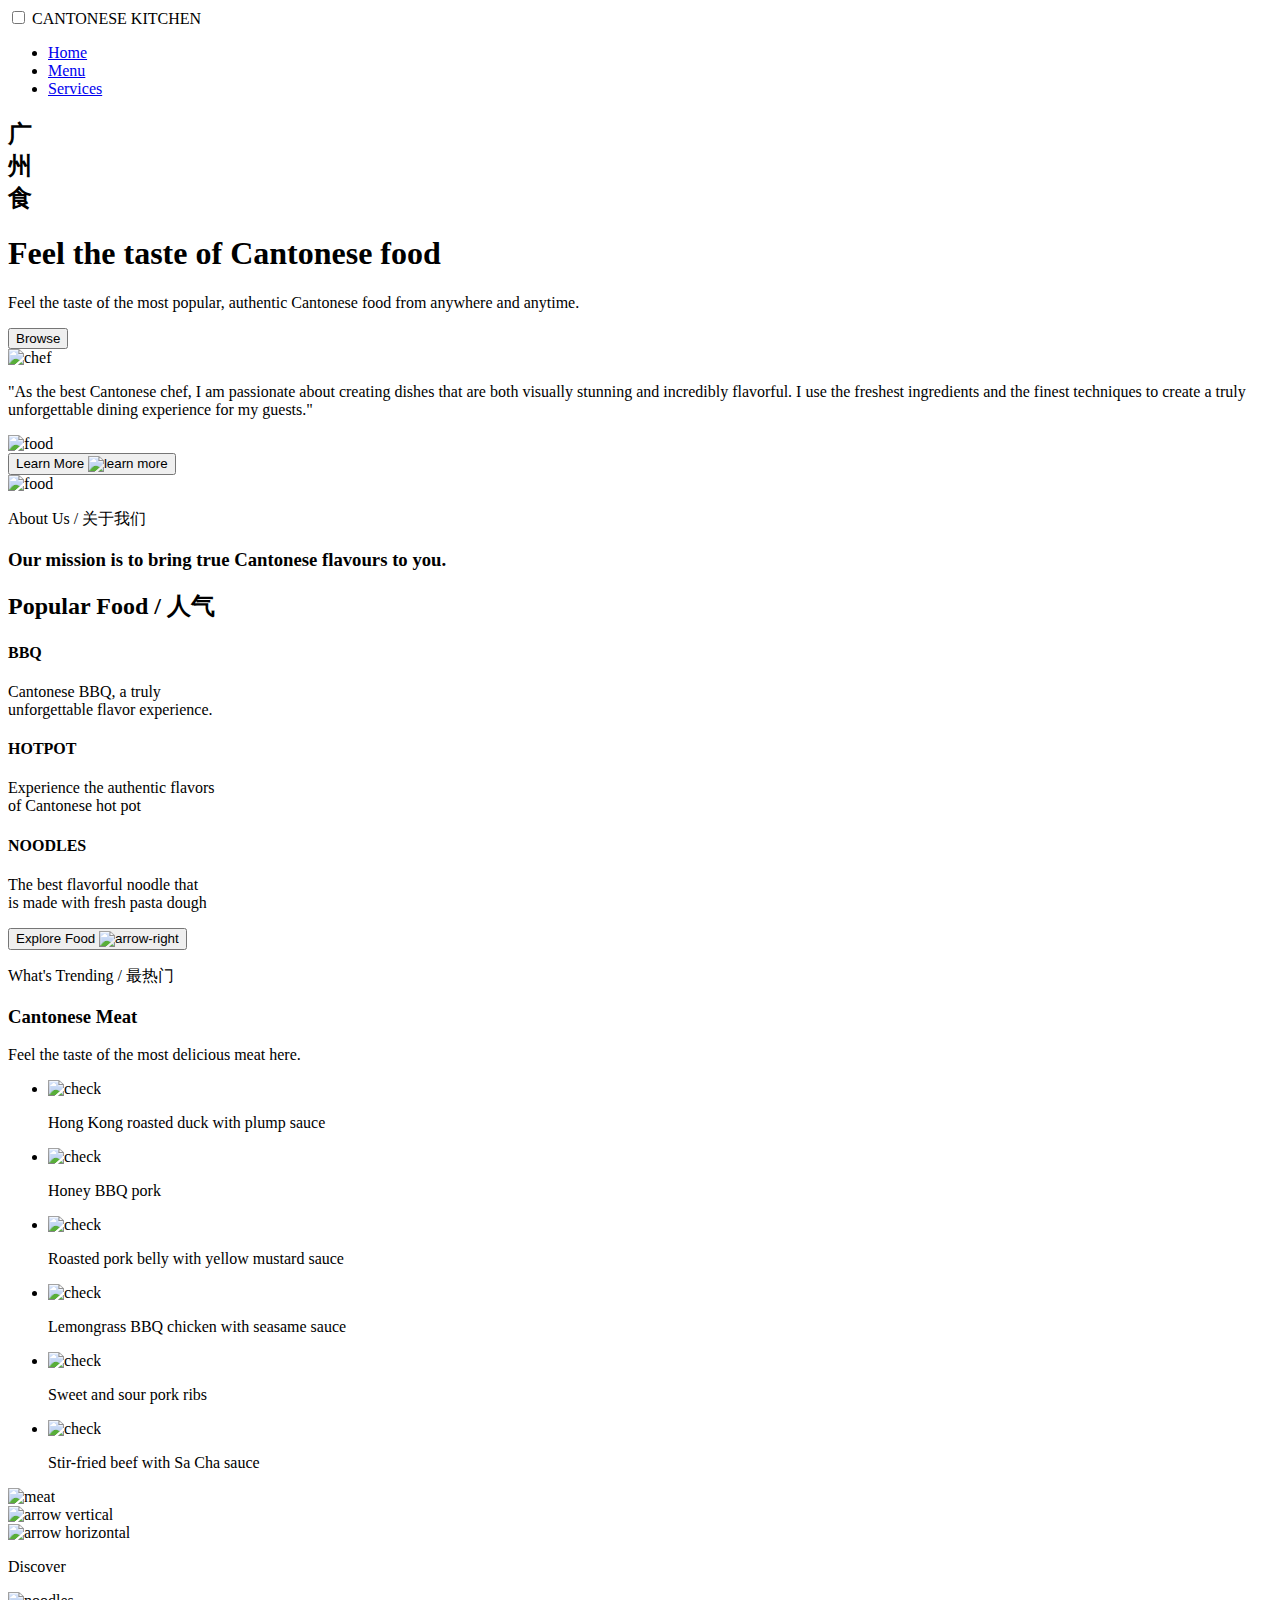
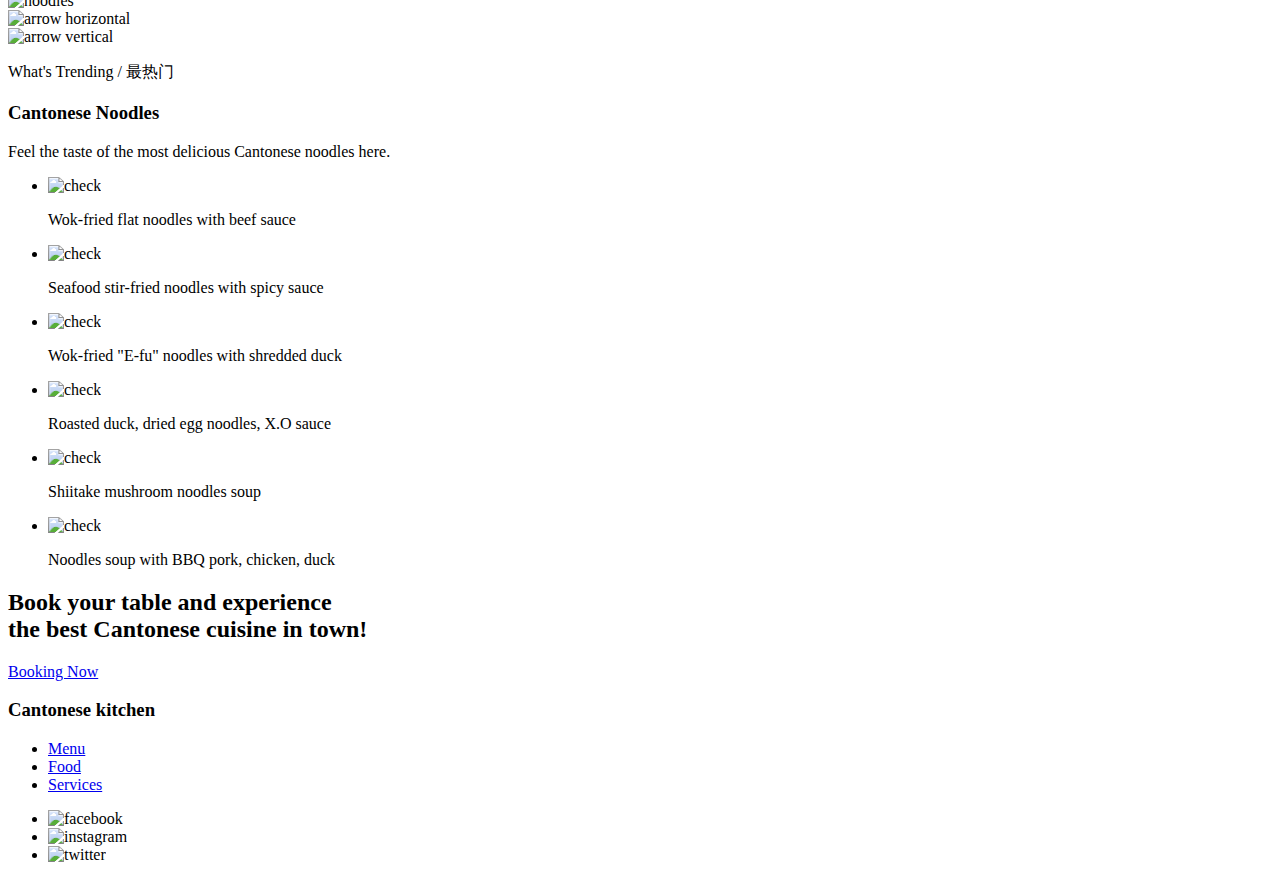
==== index.html @ da772a9a "Add files via upload" ====
<!DOCTYPE html>
<html lang="en">
<head>
    <meta charset="UTF-8">
    <meta http-equiv="X-UA-Compatible" content="IE=edge">
    <meta name="viewport" content="width=device-width, initial-scale=1.0">
    <link rel="stylesheet" href="css/style.css">
    <link rel="stylesheet" href="css/style-mobile.css">
    <link rel="stylesheet" href="https://use.fontawesome.com/releases/v5.8.1/css/all.css" 
    integrity="sha384-50oBUHEmvpQ+1lW4y57PTFmhCaXp0ML5d60M1M7uH2+nqUivzIebhndOJK28anvf" crossorigin="anonymous">
    <title>Home</title>
</head>
<body>
    <div class="header">
        <nav class="header__nav">
            <input type="checkbox" id="header__nav__check">
            <label for="header__nav__check" class="checkbtn">
                <i class="fas fa-bars"></i>
            </label>
            <label class="header__nav__logo">CANTONESE KITCHEN</label>
            <ul>
                <li><a class="active" href="#">Home</a></li>
                <li><a href="#">Menu</a></li> 
                <li><a href="#">Services</a></li>
            </ul>
        </nav>
    </div>

    <div class="hero">
        <div class="hero__image">
          <h2>
            广 <br />
            州 <br />
            食
          </h2>
          <div class="hero__image__overlay"></div>
        </div>
  
        <div class="hero__content">
            <div class="hero__content__info">
                <h1>Feel the taste of Cantonese food</h1>
                <p>Feel the taste of the most popular, authentic Cantonese food from anywhere and anytime.</p>
    
                <div class="hero__content__btn">
                    <button class="hero__content__order-btn">Browse</button>
                </div>
            </div>
  
            <div class="hero__content__chef">
                <div class="hero__content__quote">
                    <img src="" alt="chef" />
                    <p>"As the best Cantonese chef, I am passionate about creating dishes that are both visually stunning and incredibly flavorful. I use the freshest ingredients and the finest techniques to create a truly unforgettable dining experience for my guests."</p>
                </div>
            </div>
        </div>
    </div>

    <div class="about__us" id="about__us">
        <div class="about__us__image">
            <div class="about__us__image-food">
                <img src="assets/menu/Noodles.png" alt="food"/>
            </div>
  
            <button class="about__us__btn">
                Learn More
                <img src="assets/arrow-up-right.svg" alt="learn more" />
            </button>
  
            <div class="about__us__image-food">
                <img src="assets/menu/Meat.png" alt="food"/>
            </div>
        </div>

        <div class="about__us__content"  data-aos="fade-left">
            <p class="food__subtitle">About Us / 关于我们</p>
            <h3 class="food__title">Our mission is to bring true Cantonese flavours to you.</h3>
            <p class="food__description">
            </p>
        </div>
    </div>
    
    <div class="popular__foods" id="menu">
        <h2 class="popular__foods__title">Popular Food / 人气</h2>
  
        <div class="popular__foods__catalogue">
          
            <article class="popular__foods__card">
                <h4 class="popular__foods__card-title">BBQ</h4>
                <p>Cantonese BBQ, a truly<br>
                unforgettable flavor experience.</p>
            </article>
  
            <article class="popular__foods__card">
                <h4 class="popular__foods__card-title">HOTPOT</h4>
                <p>Experience the authentic flavors<br>
                of Cantonese hot pot<br>

            </article>
  
            <article class="popular__foods__card">
                <h4 class="popular__foods__card-title">NOODLES</h4>
                <p>The best flavorful noodle that<br>
                    is made with fresh pasta dough</p>
            </article>
  
        </div>
  
        <button class="popular__foods__btn">
            Explore Food
            <img src="assets/arrow-right.svg"  alt="arrow-right" />
        </button>
    </div>

    <div class="trending" id="food">
        <div class="trending__meat">
            <div class="trending__content">
                <p class="trending__subtitle">What's Trending / 最热门</p>
                <h3 class="trending__title">Cantonese Meat</h3>
                <p class="trending__description">Feel the taste of the most delicious meat here.</p>
        
                <ul class="trending__list flex-between">
                    <li>
                        <div class="trending__icon flex-center">
                            <img src="assets/check.svg" alt="check" />
                        </div>
                        <p>Hong Kong roasted duck with plump sauce</p>
                    </li>
                    <li>
                        <div class="trending__icon flex-center">
                            <img src="assets/check.svg" alt="check" />
                        </div>
                        <p>Honey BBQ pork</p>
                    </li>
                    <li>
                        <div class="trending__icon flex-center">
                            <img src="assets/check.svg" alt="check" />
                        </div>
                        <p>Roasted pork belly with yellow mustard sauce</p>
                    </li>
                    <li>
                        <div class="trending__icon flex-center">
                            <img src="assets/check.svg" alt="check" />
                        </div>
                        <p>Lemongrass BBQ chicken with seasame sauce</p>
                    </li>
                    <li>
                        <div class="trending__icon flex-center">
                            <img src="assets/check.svg" alt="check" />
                        </div>
                        <p>Sweet and sour pork ribs</p>
                    </li>
                    <li>
                        <div class="trending__icon flex-center">
                            <img src="assets/check.svg" alt="check" />
                        </div>
                        <p>Stir-fried beef with Sa Cha sauce</p>
                    </li>
                </ul>
            </div>
    
            <div class="trending__image flex-center">
                <img src="assets/menu/Meat.png" alt="meat"/>
        
                <div class="trending__arrow trending__arrow-left">
                    <img src="assets/arrow-vertical.svg" alt="arrow vertical" />
                </div>
        
                <div class="trending__arrow trending__arrow-bottom">
                    <img src="assets/arrow-horizontal.svg" alt="arrow horizontal" />
                </div>
            </div>
  
        </div>
  
        <div class="trending__discover">
            <p>Discover</p>
        </div>
  
        <div class="trending__noodles">
            <div class="trending__image flex-center">
                <img src="assets/menu/Noodles.png" alt="noodles" />
        
                <div class="trending__arrow trending__arrow-top">
                    <img src="assets/arrow-horizontal.svg" alt="arrow horizontal" />
                </div>
        
                <div class="trending__arrow trending__arrow-right">
                    <img src="assets/arrow-vertical.svg" alt="arrow vertical" />
                </div>
            </div>
  
            <div class="trending__content">
                <p class="trending__subtitle">What's Trending / 最热门</p>
                <h3 class="trending__title">Cantonese Noodles</h3>
                <p class="trending__description">Feel the taste of the most delicious Cantonese noodles here.</p>
        
                <ul class="trending__list flex-between">
                    <li>
                        <div class="trending__icon flex-center">
                            <img src="assets/check.svg" alt="check" />
                        </div>
                        <p>Wok-fried flat noodles with beef sauce</p>
                    </li>
                    <li>
                        <div class="trending__icon flex-center">
                            <img src="assets/check.svg" alt="check" />
                        </div>
                        <p>Seafood stir-fried noodles with spicy sauce</p>
                    </li>
                    <li>
                        <div class="trending__icon flex-center">
                            <img src="assets/check.svg" alt="check" />
                        </div>
                        <p>Wok-fried "E-fu" noodles with shredded duck</p>
                    </li>
                    <li>
                        <div class="trending__icon flex-center">
                            <img src="assets/check.svg" alt="check" />
                        </div>
                        <p>Roasted duck, dried egg noodles, X.O sauce</p>
                    </li>
                    <li>
                        <div class="trending__icon flex-center">
                            <img src="assets/check.svg" alt="check" />
                        </div>
                        <p>Shiitake mushroom noodles soup</p>
                    </li>
                    <li>
                        <div class="trending__icon flex-center">
                            <img src="assets/check.svg" alt="check" />
                        </div>
                        <p>Noodles soup with BBQ pork, chicken, duck</p>
                    </li>
                </ul>
            </div>
        </div>
    </div>

    <div class="booking flex-center" id="services">
        <h2>
            Book your table and experience<br />
            the best Cantonese cuisine in town!
        </h2>
  
        <div class="booking__form">
            <a href="#"><span></span><span></span><span></span><span></span>Booking Now</a>
        </div>
    </div>

    <div class="footer flex-between">
        <h3 class="footer__logo">
            <span>Cantonese</span> kitchen
        </h3>
  
        <ul class="footer__nav">
            <li><a href="#menu">Menu</a></li>
            <li><a href="#food">Food</a></li>
            <li><a href="#services">Services</a></li>
        </ul>
  
        <ul class="footer__social">
            <li class="flex-center">
                <img src="assets/facebook.svg" alt="facebook" />
            </li>
            <li class="flex-center">
                <img src="assets/instagram.svg" alt="instagram" />
            </li>
            <li class="flex-center">
                <img src="assets/twitter.svg" alt="twitter" />
            </li>
        </ul>
    </div>
</body>
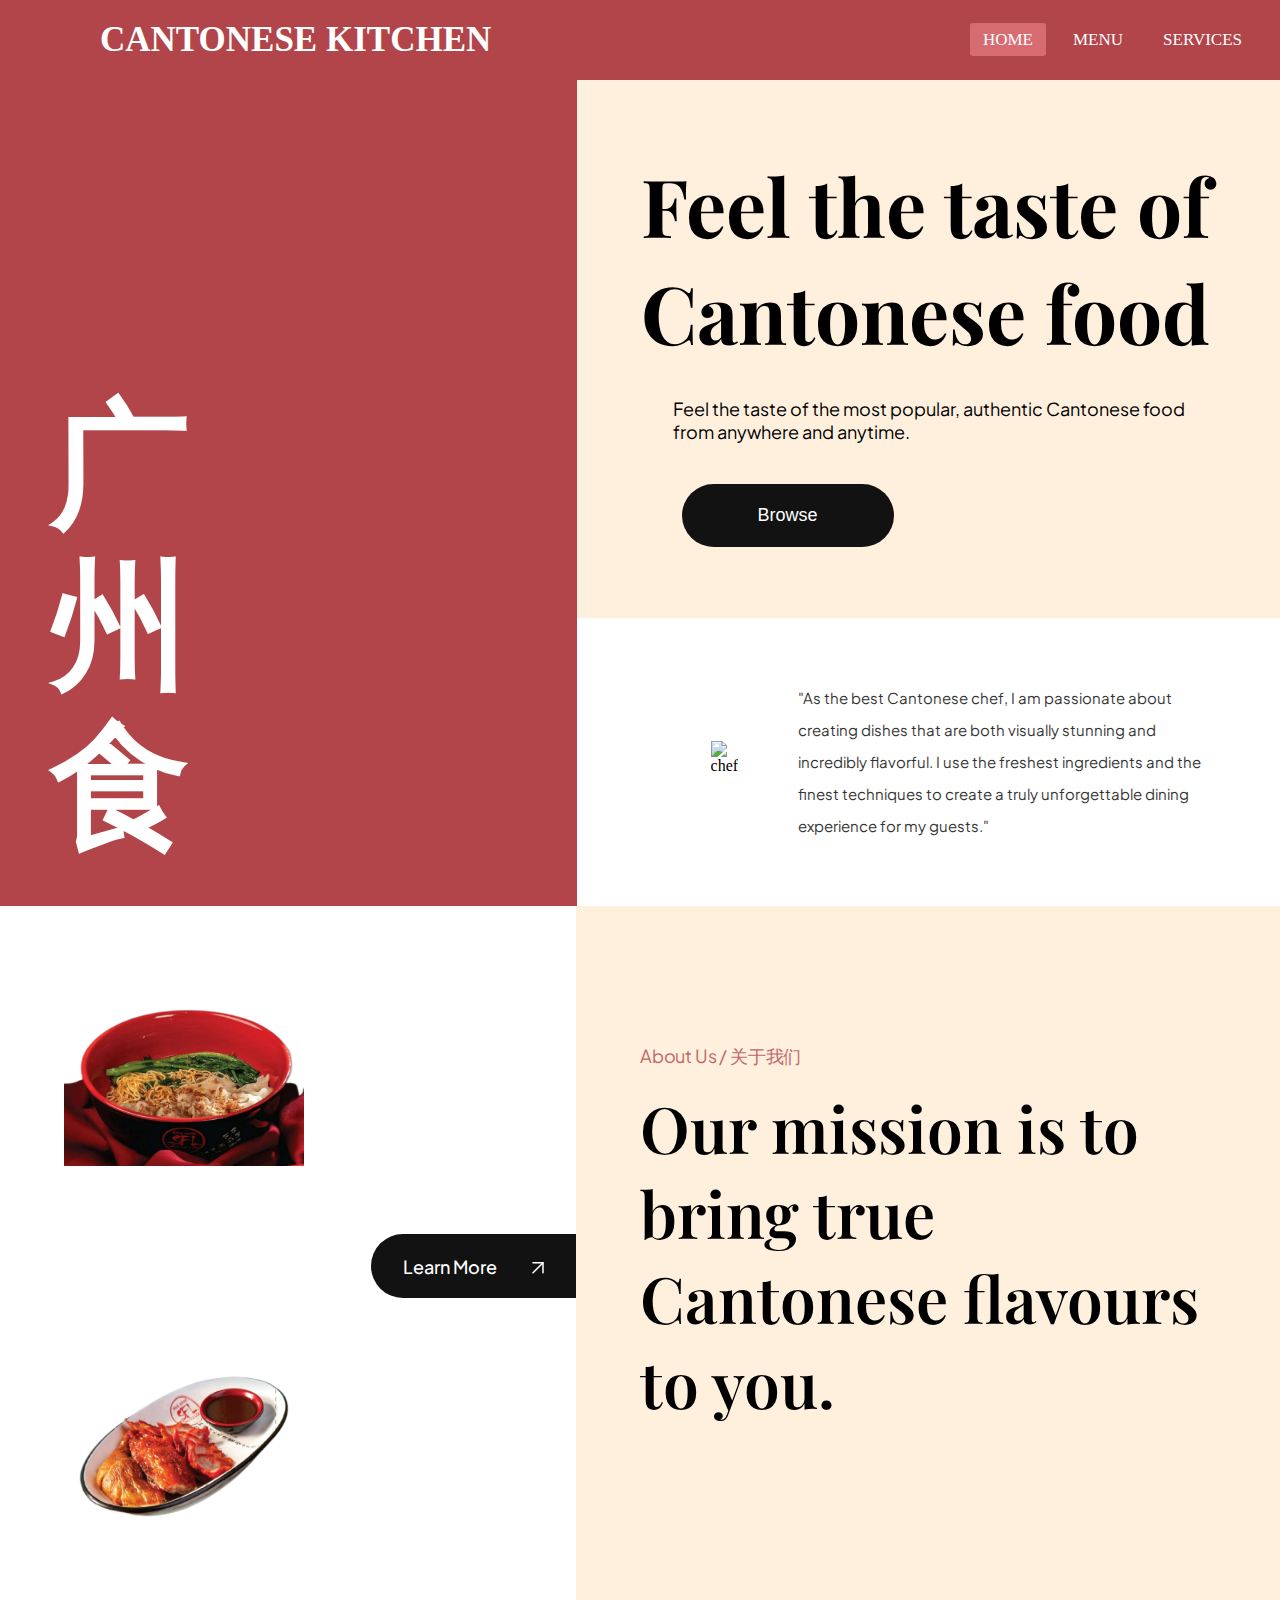
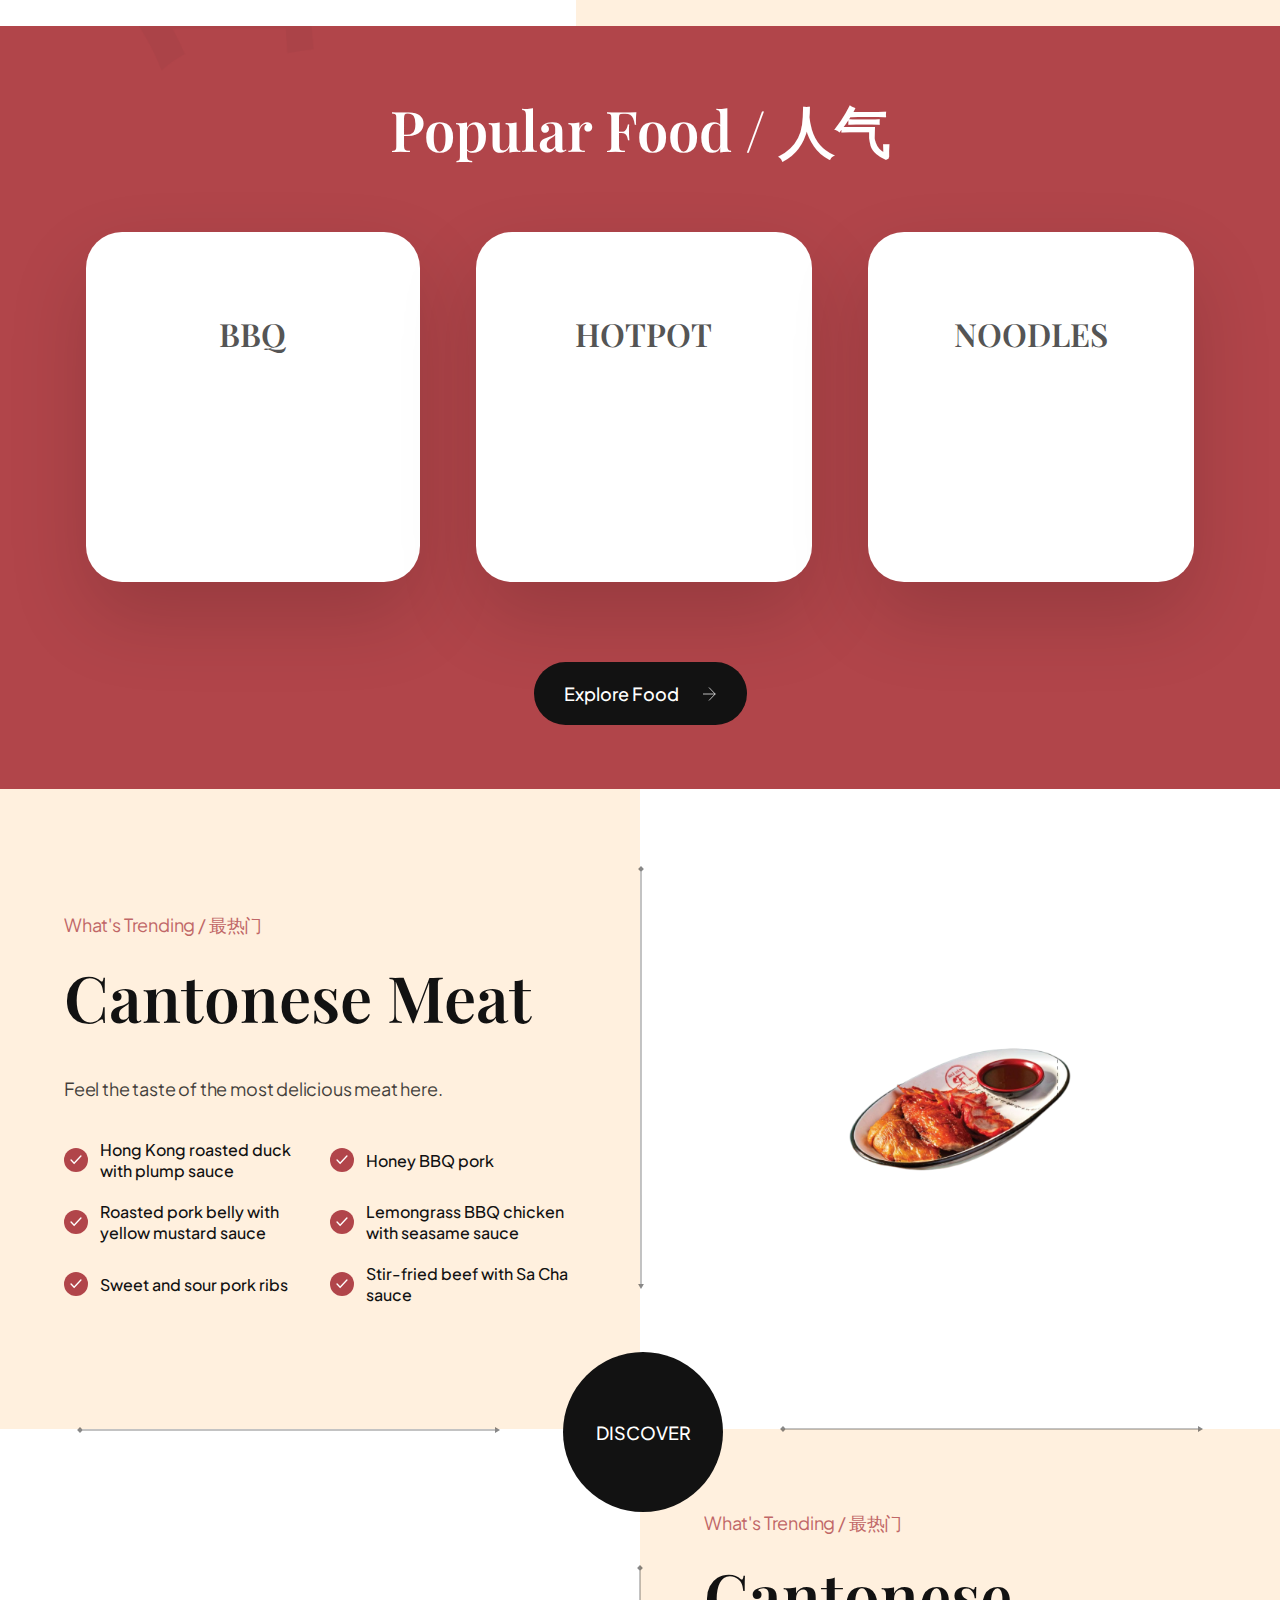
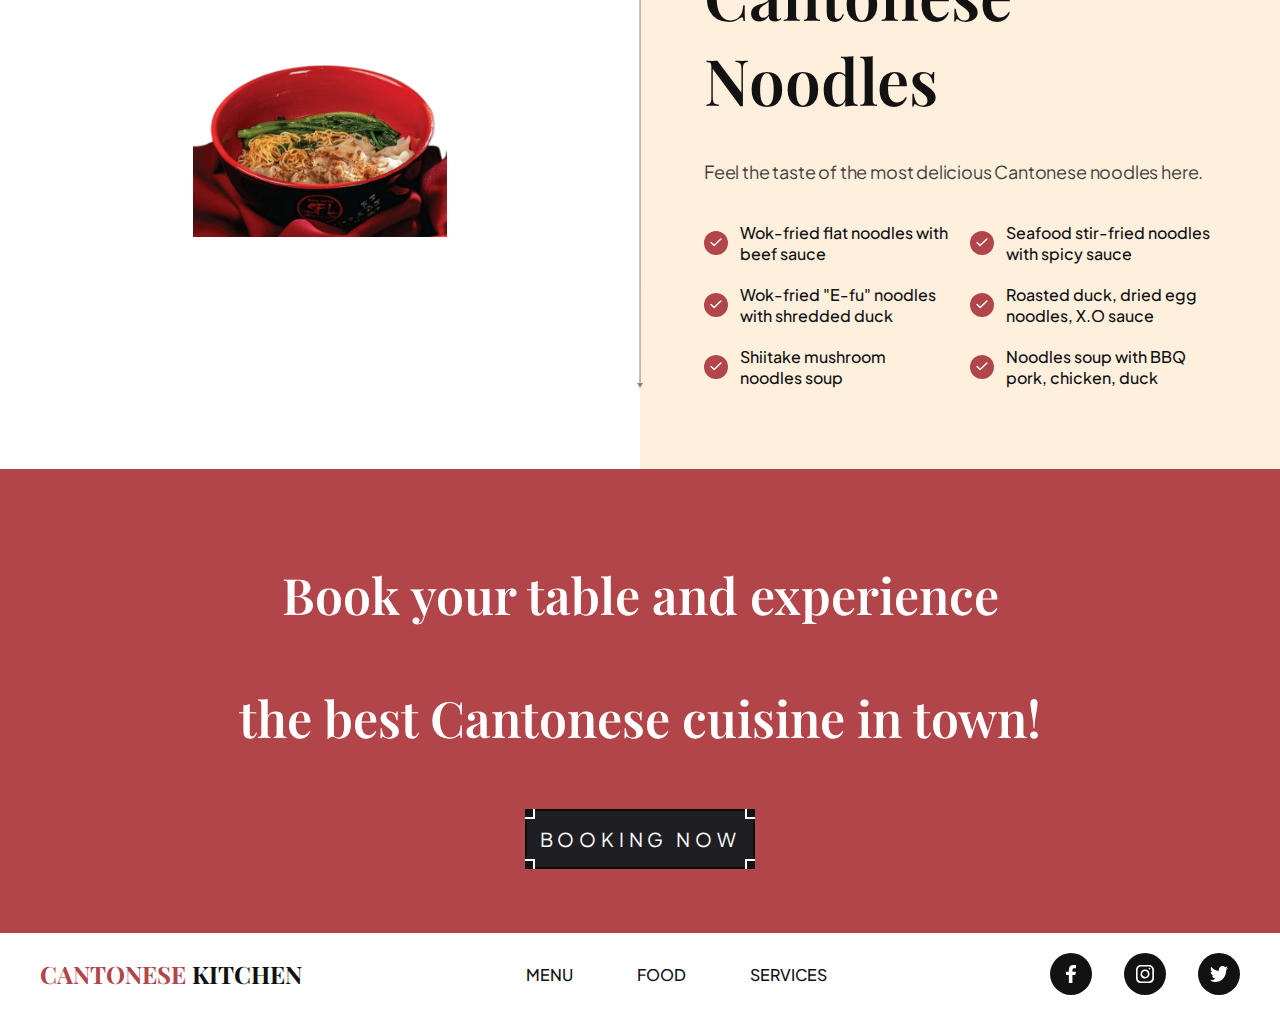
==== commit 93532c43: "Update index.html" ====
--- a/index.html
+++ b/index.html
@@ -19,9 +19,9 @@
             </label>
             <label class="header__nav__logo">CANTONESE KITCHEN</label>
             <ul>
-                <li><a class="active" href="#">Home</a></li>
-                <li><a href="#">Menu</a></li> 
-                <li><a href="#">Services</a></li>
+                <li><a class="active" href="https://politruk03.github.io/cantonese-kitchen/">Home</a></li>
+                <li><a href="https://politruk03.github.io/cantonese-kitchen/menu">Menu</a></li> 
+                <li><a href="https://politruk03.github.io/cantonese-kitchen/booking">Services</a></li>
             </ul>
         </nav>
     </div>
@@ -243,7 +243,7 @@
         </h2>
   
         <div class="booking__form">
-            <a href="#"><span></span><span></span><span></span><span></span>Booking Now</a>
+            <a href="https://politruk03.github.io/cantonese-kitchen/booking"><span></span><span></span><span></span><span></span>Booking Now</a>
         </div>
     </div>
 
@@ -270,4 +270,4 @@
             </li>
         </ul>
     </div>
-</body>+</body>
--- a/css/style.css
+++ b/css/style.css
@@ -0,0 +1,1058 @@
+/* The fonts used across all files */
+@import url("https://fonts.googleapis.com/css2?family=Playfair+Display:wght@400;500;600;700;800;900&display=swap");
+@import url("https://fonts.googleapis.com/css2?family=Plus+Jakarta+Sans:wght@200;300;400;500;600;700;800&display=swap");
+
+/* CSS variables for reusablity across all files */
+:root {
+    --playfair-display: "Playfair Display", serif;
+    --plus-jakarta-sans: "Plus Jakarta Sans", sans-serif;
+  
+    --color-red: #b1454a;
+    --color-black: #121212;
+    --color-white: #fff;
+    --color-creamson: #fff0de;
+  
+    --black-200: #020202;
+    --black-300: #333333;
+    --black-400: #1f1e31;
+    --black-500: #555555;
+    --gray-100: #888888;
+  }
+
+* {
+    margin: 0;
+    padding: 0;
+
+    text-decoration: none;
+    list-style: none;
+    box-sizing: border-box;
+    scroll-behavior: smooth;
+}
+
+body {
+    max-width: 1280px;
+    margin: 0 auto;
+    background-color: var(--color-creamson);
+}
+
+a {
+    text-decoration: none;
+    color: inherit;
+}
+
+.flex-center {
+    display: flex;
+    justify-content: center;
+    align-items: center;
+}
+
+.flex-between {
+    display: flex;
+    justify-content: space-between;
+    align-items: center;
+}
+
+/* Hide scrollbar for Chrome, Safari and Opera */
+.sushi__hide-scrollbar::-webkit-scrollbar {
+    display: none;
+}
+  
+/* Hide scrollbar for IE, Edge and Firefox */
+.sushi__hide-scrollbar {
+    -ms-overflow-style: none; /* IE and Edge */
+    scrollbar-width: none; /* Firefox */
+}
+
+/** The animations, they were brought up here at the end of the creation of this CSS styling **/
+/* START: CSS animation 1 */
+.popular__foods__card {
+    padding: 38px;
+    min-width: 300px;
+    height: 350px;
+    display: flex;
+    justify-content: flex-start;
+    align-items: center;
+    flex-direction: column;
+    border-radius: 36px;
+    background: #fff;
+    border: 1px solid rgba(255, 255, 255, 0.2);
+    box-shadow: 0 35px 80px rgba(0,0,0,0.15);
+    transition: 0.5s;
+}
+  
+.popular__foods__card-image {   /* This is the alternative code for if we import images on cards */
+    width: 214px;
+    height: 160px;
+    object-fit: contain;
+    transition: 0.5s;
+}
+  
+.popular__foods__card:hover .popular__foods__card-image {   /* Hover effect for images of cards, is this case we don't have, but the code is ready anyway */
+    height: 100px;
+}
+  
+.popular__foods__card-title {
+    margin-top: 47px;
+    font-weight: 600;
+    font-size: 32px;
+    line-height: 32px;
+    font-family: var(--playfair-display);
+    color: var(--black-500);
+    text-align: center;
+    transition: 0.5s;
+}
+
+/* Hover affect for the text in the cards */
+.popular__foods__card:hover .popular__foods__card-title  {
+    font-size: 25px;
+}
+
+.popular__foods__card p {
+    width: 100%;
+    margin-top: 300px;
+    text-align: center;
+    overflow: hidden;
+    flex-wrap: wrap;
+    font-size: 20px;
+    transition: 0.5s;
+}
+
+.popular__foods__card:hover p {
+    margin-top: 15px;
+}
+/* END: CSS animation 1 */
+
+/* START: CSS animation 2 */
+.booking__form a {
+    font-family: var(--plus-jakarta-sans);
+    position: relative;
+    width: 230px;
+    height: 60px;
+    margin-top: 30px;
+    background: #1f1f23;
+    display: flex;
+    justify-content: center;
+    align-items: center;
+    color: #fff;
+    text-decoration: none;
+    text-transform: uppercase;
+    letter-spacing: 0.25em;
+    font-size: 1.2em;
+    outline: none;
+    border: 2px solid #0c0c0c;
+    transition: 1.5s;   /* the transition time is set a little long so it will fit the transition affect of the animation */
+}
+  
+.booking__form a span {
+    position: absolute;
+    width: 10px;
+    height: 10px;
+    transition: 0.5s;
+}
+
+/* Designing of 4 spans, which is the polines at 4 corner of the button */
+.booking__form a span:nth-child(1) {    /* top-left one */
+    top: -2px;
+    left: -2px;
+    background: var(--color-black);
+    border-bottom: 2px solid var(--color-white);
+    border-right: 2px solid var(--color-white);
+    transition-delay: 0s;
+}
+  
+.booking__form a span:nth-child(2) {    /* top-right one */
+    top: -2px;
+    right: -2px;
+    background: var(--color-black);
+    transform: rotate(90deg);
+    border-bottom: 2px solid var(--color-white);
+    border-right: 2px solid var(--color-white);
+    transition-delay: 0.25s;
+}
+  
+.booking__form a span:nth-child(3) {    /* bottom-right one */
+    bottom: -2px;
+    right: -2px;
+    background: var(--color-black);
+    transform: rotate(180deg);
+    border-bottom: 2px solid var(--color-white);
+    border-right: 2px solid var(--color-white);
+    transition-delay: 0.5s;
+}
+  
+.booking__form a span:nth-child(4) {    /* bottm left one */
+    bottom: -2px;
+    left: -2px;
+    background: var(--color-black);
+    transform: rotate(270deg);
+    border-bottom: 2px solid var(--color-white);
+    border-right: 2px solid var(--color-white);
+    transition-delay: 0.75s;
+}
+
+
+.booking__form a:hover {
+    background: rgba(0, 0, 0, 0.1);
+}
+
+/* this is the code for the animation, the top-left and botto-right are doing the fill */
+.booking__form a:hover span:nth-child(1) {
+    top: 2px;
+    left: 2px;
+    width: 100%;
+    height: 100%;
+    background: transparent;
+    transition-delay: 0s;
+}
+  
+.booking__form a:hover span:nth-child(2) {
+    top: -9px;
+    right: -9px;
+    background: transparent;
+    transition-delay: 0.25s;
+}
+  
+.booking__form a:hover span:nth-child(3) {
+    bottom: 2px;
+    right: 2px;
+    width: 100%;
+    height: 100%;
+    background: transparent;
+    transition-delay: 0.5s;
+}
+  
+.booking__form a:hover span:nth-child(4) {
+    bottom: -9px;
+    left: -9px;
+    background: transparent;
+    transition-delay: 0.75s;
+}
+/* END: CSS animation 2 */
+
+/* End of animation part */
+
+
+/* START: navigation bar styling */
+.header {
+    position: sticky;
+    top: 0;
+    left: 0;
+    right: 0;
+    z-index: 10;
+    background-color: var(--primary-color);
+}
+
+.header .header__nav {
+    background: var(--color-red);
+    height: 80px;
+    width: 100%;
+}
+
+.header label.header__nav__logo {
+    color: var(--color-white);
+
+    line-height: 80px;
+    padding: 0 100px;
+
+    font-size: 35px;
+    font-weight: bold;
+}
+
+.header .header__nav ul {
+    float: right;
+    margin-right: 20px;
+}
+
+.header .header__nav ul li {
+    display: inline-block;
+    line-height: 80px;
+    margin: 0 5px;
+}
+
+.header .header__nav ul li a {
+    color: var(--color-white);
+    font-size: 17px;
+    padding: 7px 13px;
+    border-radius: 3px;
+    text-transform: uppercase;
+}
+
+.header .header__nav ul li a.active,
+.header .header__nav ul li a:hover {
+    background: #d66c71;
+    transition: 0.5s;
+}
+
+.header .checkbtn {
+    font-size: 30px;
+    color: var(--color-white);
+    float: right;
+    line-height: 80px;
+    margin-right: 40px;
+    cursor: pointer;
+    display: none;
+}
+
+#header__nav__check {
+    display: none;
+}
+/* END: navigation bar styling */
+
+/* START: hero styling */
+.hero {
+    display: flex;
+    min-height: calc(100vh - 74px);
+    overflow: hidden;
+}
+
+.hero__image {
+    flex: 1;
+    display: flex;
+    flex-direction: column;
+  
+    position: relative;
+    z-index: -1;
+}
+
+.hero__image img {
+    width: 120%;
+    height: 100%;
+    object-fit: contain;
+}
+
+.hero__image h2 {
+    position: absolute;
+    bottom: 0;
+    padding: 50px;
+  
+    font-family: var(--playfair-display);
+    font-weight: 700;
+    font-size: 140px;
+    line-height: 160px;
+    color: #fff;
+}
+
+.hero__image__overlay {
+    position: absolute;
+    inset: 0;
+    width: 100%;
+  
+    background-color: var(--color-red);
+    z-index: -1;
+}
+
+.hero__content {
+    flex: 1.22;
+    display: flex;
+    justify-content: space-between;
+    flex-direction: column;
+}
+
+.hero__content__info {
+    padding: 64px;
+    flex: 1;
+    display: flex;
+    justify-content: center;
+    flex-direction: column;
+}
+  
+.hero__content__info h1 {
+    font-size: 80px;
+    font-weight: 600px;
+    font-family: var(--playfair-display);
+    color: var(--secondary-color);
+}
+  
+.hero__content__info p {
+    margin: 32px 0 0 32px;
+  
+    font-family: var(--plus-jakarta-sans);
+    color: var(--secondary-color);
+    font-size: 18px;
+    font-weight: 400;
+}
+
+.hero__content__btn {
+    margin: 41px 0 0 41px;
+  
+    display: flex;
+    flex-wrap: wrap;
+    gap: 36px;
+}
+  
+.hero__content__order-btn {
+    padding: 20px;
+    border-radius: 36px;
+    min-width: 212px;
+    outline: none;
+    border: none;
+    background: var(--color-black);
+  
+    cursor: pointer;
+  
+    color: #fff;
+    font-weight: 500;
+    font-size: 18px;
+    line-height: 23px;
+}
+
+.hero__content__chef {
+    padding: 64px 64px;
+  
+    display: flex;
+    flex-wrap: wrap;
+    gap: 20px;
+  
+    background: var(--color-white)
+}
+
+.hero__content__quote {
+    flex: 1;
+    display: flex;
+    align-items: center;
+    gap: 10px;
+  
+    padding-left: 20px;
+    min-width: 200px;
+}
+  
+.hero__content__quote img {
+    width: 42px;
+    height: 42px;
+    object-fit: contain;
+    margin: 50px;
+}
+  
+.hero__content__quote p {
+    font-size: 15px;
+    font-weight: 400;
+    line-height: 32px;
+    font-family: var(--plus-jakarta-sans);
+    color: var(--secondary-color);
+    opacity: 0.8
+}
+/* END: hero styling */
+
+/* START: about us styling */
+.about__us {
+    display: flex;
+    min-height: 720px;
+    overflow: hidden;
+}
+  
+.about__us__image {
+    flex: 1;
+    display: flex;
+    flex-direction: column;
+    justify-content: center;
+  
+    background: var(--color-white);
+  
+    position: relative;
+}
+  
+.about__us__image div {
+    padding: 32px 64px;
+  
+    flex: 1;
+    display: flex;
+    align-items: center;
+  
+    background-position: center;
+    background-repeat: no-repeat;
+    background-size: contain;
+}
+  
+.about__us__image-food img {
+    width: 240px;
+    height: 160px;
+}
+  
+.about__us__btn {
+    position: absolute;
+    right: 0;
+  
+    padding: 12px 32px;
+    min-height: 64px;
+  
+    background: var(--color-black);
+    border-radius: 32px 0 0 32px;
+    border: 0;
+    outline: 0;
+  
+    color: #fff;
+    font-family: var(--plus-jakarta-sans);
+    font-weight: 500;
+    font-size: 18px;
+    line-height: 23px;
+  
+    cursor: pointer;
+}
+  
+.about__us__btn img {
+    object-fit: contain;
+    margin-left: 32px;
+}
+  
+.about__us__content {
+    padding: 64px;
+  
+    flex: 1;
+    display: flex;
+    justify-content: center;
+    flex-direction: column;
+}
+
+.about__us__content .food__subtitle {
+    font-size: 18px;
+    font-weight: 400;
+    font-family: var(--plus-jakarta-sans);
+  
+    color: var(--color-red);
+    opacity: 0.8;
+  
+    letter-spacing: -0.01em;
+}
+  
+.about__us__content .food__title {
+    font-size: 64px;
+    font-weight: 600;
+    font-family: var(--playfair-display);
+  
+    color: var(--secondary-color);
+  
+    margin-top: 16px;
+}
+  
+.about__us__content .food__description {
+    font-size: 18px;
+    font-weight: 400;
+    font-family: var(--plus-jakarta-sans);
+  
+    line-height: 36px;
+    letter-spacing: -0.01em;
+  
+    color: var(--secondary-color);
+    opacity: 0.8;
+  
+    margin: 32px 0px;
+}
+/* END: about us styling  */
+
+/* START: popular food styling */
+.popular__foods {
+    padding: 64px;
+    display: flex;
+    flex-direction: column;
+    background-color: var(--color-red);
+    background-image: url("/assets/popular_bg.png");
+    background-position: center;
+    background-repeat: no-repeat;
+    background-size: contain;
+    overflow: hidden;
+}
+  
+.popular__foods__title {
+    font-size: 56px;
+    font-family: var(--playfair-display);
+    font-weight: 600;
+    line-height: 78px;
+    color: #fff;
+    text-align: center;
+}
+  
+.popular__foods__catalogue {
+    margin-top: 64px;
+    display: flex;
+    justify-content: center;
+    align-items: flex-end;
+    flex-wrap: wrap;
+    gap: 56px;
+}
+  
+.popular__foods__btn {
+    width: fit-content;
+    padding: 20px 30px;
+    margin: 80px auto 0;
+    font-weight: 500;
+    font-size: 18px;
+    line-height: 23px;
+    font-family: var(--plus-jakarta-sans);
+    color: #fff;
+    border: none;
+    outline: none;
+    background: var(--color-black);
+    border-radius: 64px;
+    cursor: pointer;
+}
+  
+.popular__foods__btn img {
+    width: 14px;
+    height: 14px;
+    object-fit: contain;
+    margin-left: 21px;
+}
+/* END: popular food styling */
+
+/* START: trending styling */
+.trending {
+    position: relative;
+    display: flex;
+    flex-direction: column;
+    overflow: hidden;
+}
+  
+.trending__discover {
+    position: absolute;
+    top: 44%;
+    left: 44%;
+    z-index: 1;
+    width: 160px;
+    height: 160px;
+    border-radius: 100%;
+    background-color: var(--color-black);
+    cursor: pointer;
+    display: flex;
+    justify-content: center;
+    align-items: center;
+}
+  
+.trending__discover p {
+    font-size: 18px;
+    font-weight: 500;
+    font-family: var(--plus-jakarta-sans);
+    text-transform: uppercase;
+    color: #fff;
+}
+  
+.trending__meat,
+.trending__noodles {
+    width: 100%;
+    min-height: 640px;
+    display: flex;
+    flex-direction: row;
+}
+  
+.trending__content {
+    flex: 1;
+    display: flex;
+    justify-content: center;
+    flex-direction: column;
+    padding: 32px 64px;
+}
+  
+.trending__list {
+    list-style: none;
+    flex-wrap: wrap;
+    gap: 20px;
+}
+  
+.trending__list li {
+    flex: 1;
+    display: flex;
+    align-items: center;
+    flex-direction: row;
+    gap: 12px;
+    min-width: 210px;
+}
+  
+.trending__icon {
+    width: 24px;
+    height: 24px;
+    border-radius: 100%;
+    background-color: var(--color-red);
+}
+  
+.trending__icon img {
+    width: 50%;
+    height: 50%;
+    object-fit: contain;
+}
+  
+.trending__list p {
+    flex: 1;
+    font-size: 16px;
+    font-weight: 500;
+    font-family: var(--plus-jakarta-sans);
+    color: var(--color-black);
+}
+  
+.trending__image {
+    flex: 1;
+    position: relative;
+    padding: 32px 64px;
+    background-color: var(--color-white);
+    background-repeat: no-repeat;
+    background-size: contain;
+    background-position: center;
+}
+  
+.trending__image img {
+    width: 254px;
+    height: 260px;
+    object-fit: contain;
+}
+  
+.trending__subtitle {
+    font-size: 18px;
+    font-weight: 400;
+    font-family: var(--plus-jakarta-sans);
+    color: var(--color-red);
+    opacity: 0.8;
+    letter-spacing: -0.01em;
+}
+  
+.trending__title {
+    font-size: 64px;
+    font-weight: 600;
+    font-family: var(--playfair-display);
+    color: var(--color-black);
+    margin-top: 16px;
+}
+  
+.trending__description {
+    font-size: 18px;
+    font-weight: 400;
+    font-family: var(--plus-jakarta-sans);
+    line-height: 36px;
+    letter-spacing: -0.01em;
+    color: var(--color-black);
+    opacity: 0.8;
+    margin: 32px 0px;
+}
+
+/* Arrows */
+.trending__arrow {
+    position: absolute;
+    z-index: 1;
+}
+  
+.trending__arrow img {
+    object-fit: contain;
+}
+  
+.trending__arrow-left {
+    left: -2.5px;
+    top: 12%;
+}
+  
+.trending__arrow-left img,
+.trending__arrow-top img {
+    width: auto;
+    height: 100%;
+}
+  
+.trending__arrow-top {
+    top: -10.5px;
+    left: 12%;
+}
+  
+.trending__arrow-bottom {
+    bottom: -6.5px;
+    right: 12%;
+}
+  
+.trending__arrow-bottom img,
+.trending__arrow-right img {
+    width: 100%;
+    height: auto;
+}
+  
+.trending__arrow-right {
+    right: -2.5px;
+    bottom: 12%;
+}
+/* END: trending styling */
+
+/* START: subscribe styling */
+.booking {
+    padding: 64px;
+    background-color: var(--color-red);
+    background-image: url('assets/subscribe_bg.png');
+    background-position: center;
+    background-repeat: no-repeat;
+    background-size: contain;
+    flex-direction: column;
+    overflow: hidden;
+}
+  
+.booking h2 {
+    font-size: 50px;
+    font-family: var(--playfair-display);
+    font-weight: 600;
+    line-height: 123px;
+    color: #fff;
+    text-align: center;
+}
+  
+.booking p {
+    font-size: 18px;
+    font-family: var(--plus-jakarta-sans);
+    font-weight: 300;
+    line-height: 36px;
+    margin-top: 32px;
+    color: rgba(255, 255, 255, 0.8);
+}
+/* END: subcribe styling */
+
+/* START: footer styling */
+.footer {
+    width: 100%;
+    padding: 20px 40px;
+    background: var(--color-white);
+    flex-wrap: wrap;
+    gap: 20px;
+    overflow: hidden;
+}
+  
+.footer__logo {
+    font-size: 24px;
+    font-weight: bold;
+    font-family: var(--playfair-display);
+    text-transform: uppercase;
+    color: var(--color-black);
+    cursor: pointer;
+}
+  
+.footer__logo span {
+    color: var(--color-red)
+}
+  
+.footer ul {
+    list-style: none;
+    display: flex;
+    flex-wrap: wrap;
+    flex-direction: row;
+    gap: 64px;
+}
+  
+.footer ul:last-child {
+    gap: 32px;
+}
+  
+.footer__nav li {
+    font-size: 16px;
+    font-weight: 500;
+    font-family: var(--plus-jakarta-sans);
+    text-transform: uppercase;
+    color: var(--color-black);
+    cursor: pointer;
+}
+  
+.footer__social li {
+    width: 42px;
+    height: 42px;
+    background-color: var(--color-black);
+    border-radius: 100%;
+}
+  
+.footer__social li img {
+    width: 45%;
+    height: 45%;
+    object-fit: contain;
+}
+/* END: footer styling */
+
+/* START: menu styling */
+.menu {
+    padding: 64px;
+  
+    display: flex;
+    flex-direction: column;
+  
+    background-color: var(--color-creamson);
+    background-position: center;
+    background-repeat: no-repeat;
+    background-size: contain;
+  
+    overflow: hidden;
+}
+
+.menu__foods__title {
+    font-size: 56px;
+    font-family: var(--playfair-display);
+    font-weight: 600;
+    line-height: 78px;
+    color: var(--color-red);
+    text-align: center;
+}
+  
+.menu__foods__filters {
+    margin-top: 48px;
+    max-width: 100%;
+    overflow-x: auto;
+    display: flex;
+    justify-content: center;
+    gap: 24px;
+}
+  
+.menu__foods__filter-btn {
+    padding: 10px 28px;
+    display: flex;
+    flex-direction: row;
+    align-items: center;
+    gap: 10px;
+    background: rgba(255, 255, 255, 0.05);
+    border: 1px solid rgba(255, 255, 255, 0.2);
+    border-radius: 46px;
+    font-size: 16px;
+    font-weight: 300px;
+    line-height: 25px;
+    font-family: var(--plus-jakarta-sans);
+    color: #fff;
+    cursor: pointer;
+}
+  
+.menu__foods__filter-btn img {
+    width: 36px;
+    height: 36px;
+    object-fit: contain;
+}
+  
+.menu__foods__filter-btn.active {
+    background: #fff;
+    color: var(--color-red)
+}
+  
+.menu__foods__filter-btn:hover {
+    background: #fff;
+    color: var(--color-red)
+}
+  
+.menu__foods__catalogue {
+    margin-top: 20px;
+    display: flex;
+    justify-content: center;
+    align-items: flex-end;
+    flex-wrap: wrap;
+    gap: 56px;
+}
+  
+.menu__foods__card {
+    padding: 38px;
+    min-width: 260px;
+    height: fit-content;
+    display: flex;
+    align-items: center;
+    flex-direction: column;
+    border-radius: 36px;
+    background: rgba(255, 255, 255, 0.5);
+    border: 1px solid rgba(255, 255, 255, 0.2);
+    box-shadow: 0 0 10px var(--color-black);
+}
+  
+.menu__foods__card-image {
+    width: 110px;
+    height: 84px;
+    object-fit: contain;
+}
+  
+.menu__foods__card-title {
+    margin-top: 47px;
+    font-weight: 600;
+    font-size: 24px;
+    line-height: 32px;
+    font-family: var(--playfair-display);
+    color: var(--color-black);
+    text-align: center;
+}
+  
+.menu__foods__card-details {
+    width: 100%;
+    margin-top: 32px;
+}
+  
+.menu__foods__card-name {
+    display: flex;
+    align-items: center;
+    gap: 8px;
+}
+  
+.menu__foods__card-name img {
+    width: 24px;
+    height: 24px;
+    object-fit: contain;
+}
+  
+.menu__foods__card-name p {
+    font-size: 20px; 
+    font-weight: 700;
+    font-family: var(--plus-jakarta-sans);
+    color: var(--color-black);
+}
+  
+.menu__foods__card-name span.price {
+    font-size: 15px;
+    font-weight: 500;
+}
+/* END: menu styling */
+
+/* START: menu styling */
+.container {
+    max-width: 100%;
+    width: 100%;
+    background: var(--color-white);
+    padding: 25px 30px;
+    border-radius: 5px;
+}
+
+.container .title {
+    margin-left: 100px;
+    margin-bottom: 5px;
+    font-size: 50px;
+    font-weight: 1000;
+}
+
+.container form .user__details {
+    display: flex;
+    flex-wrap: wrap;
+    justify-content: space-between;
+    margin: 20px 0px 12px 0px;
+}
+
+form .user__details .input__box {
+    margin-bottom: 15px;
+    width: calc(100% / 2 - 20px);
+}
+
+.user__details .input__box .details {
+    display: block;
+    font-weight: 500;
+    margin-bottom: 5px;
+}
+
+.user__details .input__box input {
+    height: 45px;
+    width: 100%;
+    outline: none;
+    border-radius: 5px;
+    border: 1px solid #ccc;
+    padding-left: 15px;
+    font-style: 16px;
+    border-bottom-width: 2px;
+}
+
+form .button {
+    height: 45px;
+    margin: 35px 0;
+    box-shadow: 0 0 10px var(--color-black);
+    border-radius: 5px;
+}
+
+form .button input {
+    height: 100%;
+    width: 100%;
+    outline: none;
+    border: none;
+    border-radius: 5px;
+    background: linear-gradient(135deg, #fff, #fff0de);
+
+    font-size: 25px;
+    font-weight: 500;
+    letter-spacing: 1px;
+}
+
+form .button input:hover {
+    background: linear-gradient(-135deg, #fff, #fff0de);
+}
+/* END: menu styling */--- a/css/style-mobile.css
+++ b/css/style-mobile.css
@@ -0,0 +1,270 @@
+@import url("https://fonts.googleapis.com/css2?family=Playfair+Display:wght@400;500;600;700;800;900&display=swap");
+@import url("https://fonts.googleapis.com/css2?family=Plus+Jakarta+Sans:wght@200;300;400;500;600;700;800&display=swap");
+
+/* START: navbar media queries */
+@media (max-width: 925px) {
+    .header label.header__nav__logo {
+        font-size: 30px;
+        padding-left: 50px;
+    }
+
+    .header .header__nav ul li a {
+        font-size: 16px;
+    }
+}
+
+@media (max-width: 858px) {
+    .header .checkbtn {
+        display: block;
+    }
+
+    .header .header__nav ul {
+        position: fixed;
+        width: 100%;
+        height: 100vh;
+        background: #d66c71;
+        top: 80px;
+        left: -100%;
+        text-align: center;
+        transition: all 0.5s;
+    }
+
+    .header .header__nav ul li {
+        display: block;
+        margin: 50px 0;
+        line-height: 30px;
+    }
+
+    .header .header__nav ul li a {
+        font-size: 20px;
+    }
+
+    .header .header__nav ul li a.active,
+    .header .header__nav ul li a:hover {
+        background: none;
+        color: var(--color-black);
+    }
+
+    #header__nav__check:checked ~ ul {
+        left: 0;
+    }
+}
+/* END: navbar media queries */
+
+/* START: hero media queries */
+@media screen and (max-width: 1060px) {
+    .hero {
+      flex-direction: column;
+    }
+  
+    .hero__image img {
+      width: 100%;
+  
+      transform: matrix(1, 0.05, 0, 1.25, 0, 0) !important;
+    }
+}
+  
+@media screen and (max-width: 750px) {
+    .hero__image h2 {
+      font-size: 70px;
+      line-height: 90px;
+    }
+}
+  
+@media screen and (max-width: 550px) {
+    .hero__image h2 {
+      font-size: 40px;
+      line-height: 60px;
+    }
+  
+    .hero__content__info {
+      padding: 32px;
+    }
+  
+    .hero__content__info h1 {
+      font-size: 60px;
+    }
+  
+    .hero__content__info p {
+      margin: 32px 0;
+    }
+  
+    .hero__content__btn {
+      margin: 41px 0;
+    }
+  
+    .hero__content__chef {
+      padding: 32px;
+    }
+}
+/* END: hero media queries */
+
+/* START: about us media queries */
+@media screen and (max-width: 1024px) {
+    .about__us {
+        flex-direction: column;
+    }
+  
+    .about__us__image {
+        flex-direction: row;
+    }
+  
+    .about__us__image-food {
+      border-bottom: none;
+      border-right: 8px solid var(--color-creamson);
+    }
+  
+    .about__us__btn {
+      display: none;
+    }
+}
+  
+@media screen and (max-width: 750px) {
+    .about__us__image {
+      flex-direction: column;
+    }
+  
+    .about__us__image-sushi3 {
+      border-bottom: 8px solid var(--color-creamson);
+      border-right: none;
+    }
+  
+    .about__us__button {
+      display: block;
+      top: 47%;
+    }
+}
+  
+@media screen and (max-width: 550px) {
+    .about__us__image-food img {
+      width: 50%;
+      height: 160px;
+  
+      object-fit: contain;
+    }
+  
+    .about__us__image div {
+      padding: 32px;
+    }
+  
+    .about__us__btn {
+      top: 44%;
+    }
+  
+    .about__us__content {
+      padding: 32px;
+    }
+}
+/* END: about us media queries */
+
+/* START: popular media queries */
+@media screen and (max-width: 550px) {
+    .popular__foods {
+      padding: 64px 32px;
+    }
+  
+    .popular__foods__card,
+    .popular__foods__card.active-card {
+      min-width: 100%;
+    }
+}
+/* END: popular media queries */
+
+/* START: trending media queries */
+@media screen and (max-width: 1024px) {
+    .trending__meat {
+      flex-direction: column;
+    }
+  
+    .trending__noodles {
+      flex-direction: column-reverse;
+    }
+  
+    .trending__image {
+      width: 100%;
+      background-size: cover;
+    }
+  
+    .trending__discover {
+      display: none;
+    }
+  
+    .trending__arrow {
+      display: none;
+    }
+}
+  
+@media screen and (max-width: 550px) {
+    .trending__image img {
+      width: 70%;
+      height: 70%;
+    }
+  
+    .trending__content {
+      padding: 32px;
+    }
+}
+/* END: trending media queries */
+
+/* START: booking media queries */
+@media screen and (max-width: 550px) {
+    .booking {
+      padding: 64px 32px;
+    }
+  
+    .booking h2 {
+      font-size: 68px;
+      line-height: 100px;
+    }
+  
+    .booking__form {
+      flex-direction: column;
+      gap: 20px;
+  
+      min-width: 100%;
+      border-radius: 20px;
+      padding: 0;
+  
+      border: none;
+    }
+  
+    .booking__form input {
+      min-height: 50px;
+  
+      border: 1px solid rgba(255, 255, 255, 0.5);
+      padding: 10px 20px;
+      border-radius: 30px;
+    }
+  
+    .booking__form button {
+      min-width: 100%;
+    }
+}
+/* END: booking media queries */
+
+/* START: booking detail media queries */
+@media (max-width: 600px) {
+    .container .title {
+        margin-left: 20px;
+        margin-bottom: 20px;
+    }
+
+    .container form .user__details {
+        max-height: 100%;
+        overflow-y: scroll;
+    }
+
+    form .user__details .input__box {
+        margin-bottom: 25px;
+        width: 100%;
+    }
+
+    .user__details .input__box span {
+        font-size: 30px;
+    }
+
+    .user__details::-webkit-scrollbar {
+        width: 0;
+    }
+}
+/* END: booking media media queries */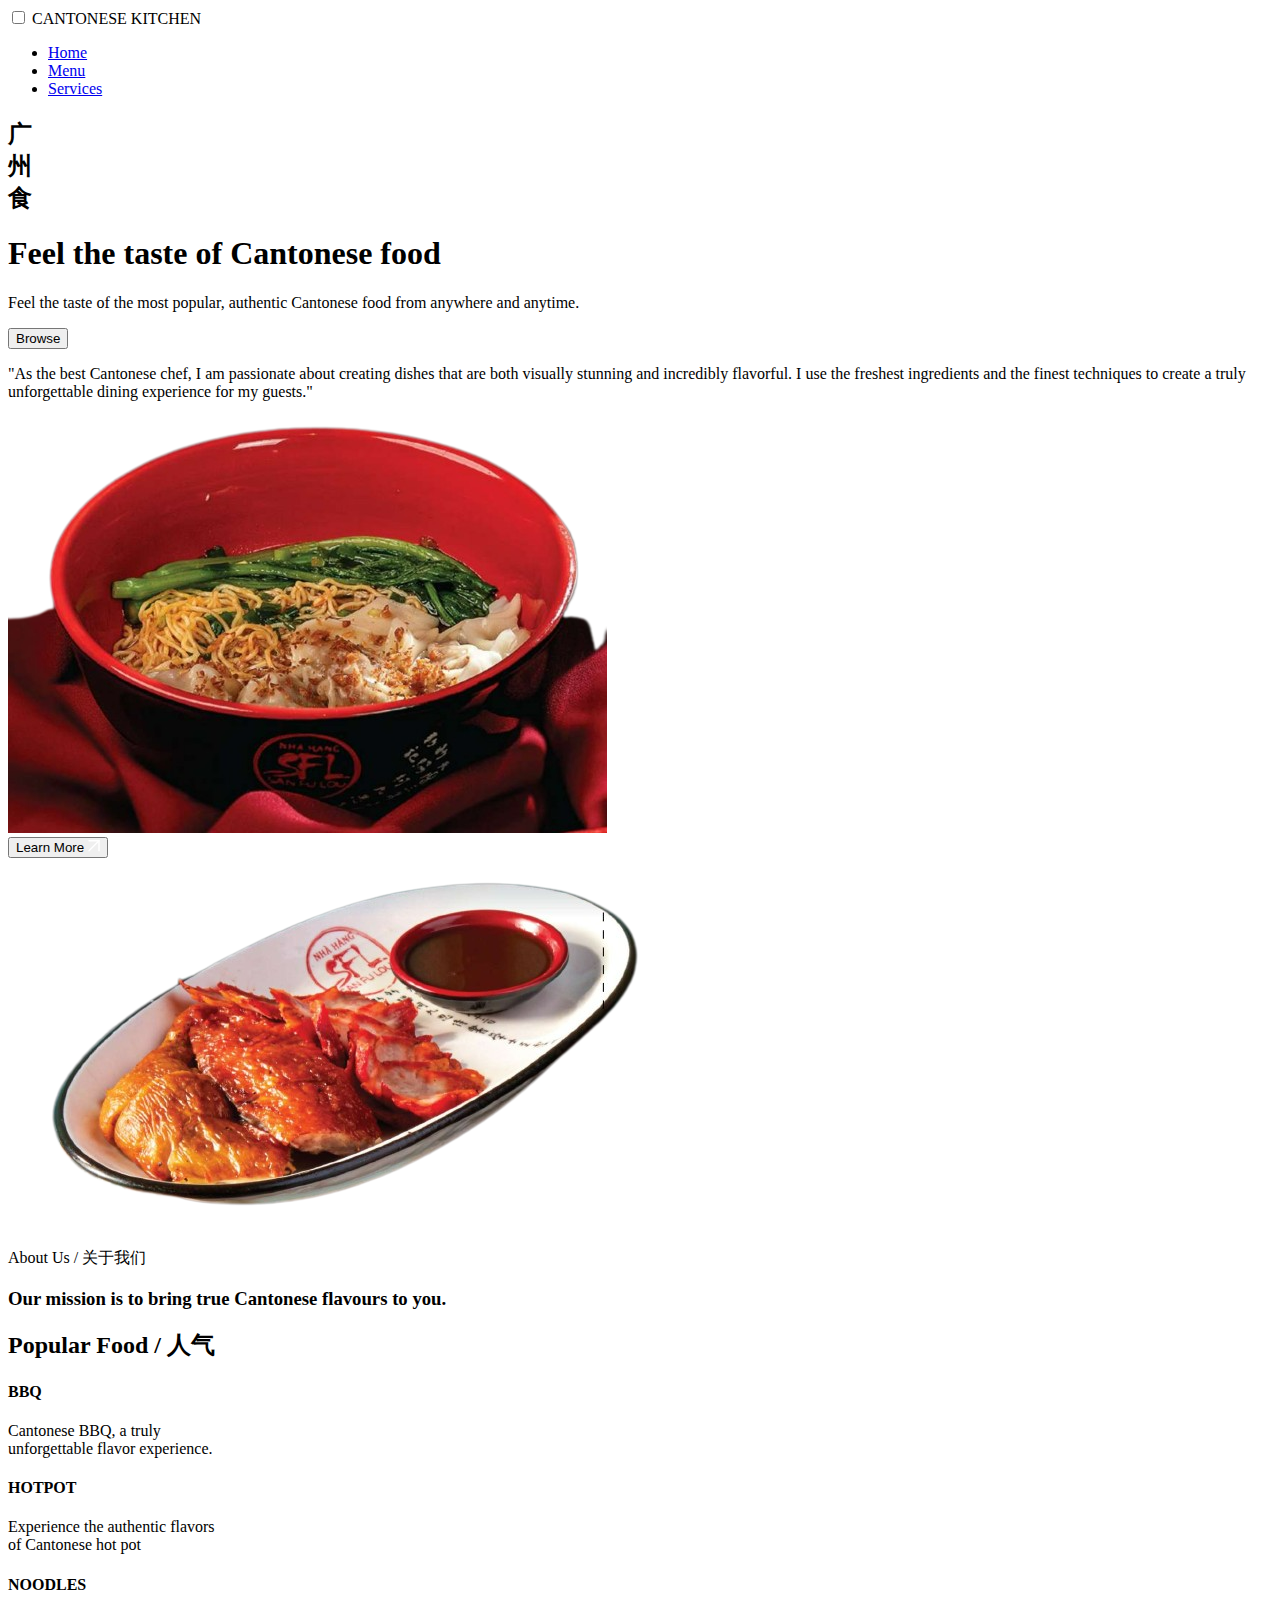
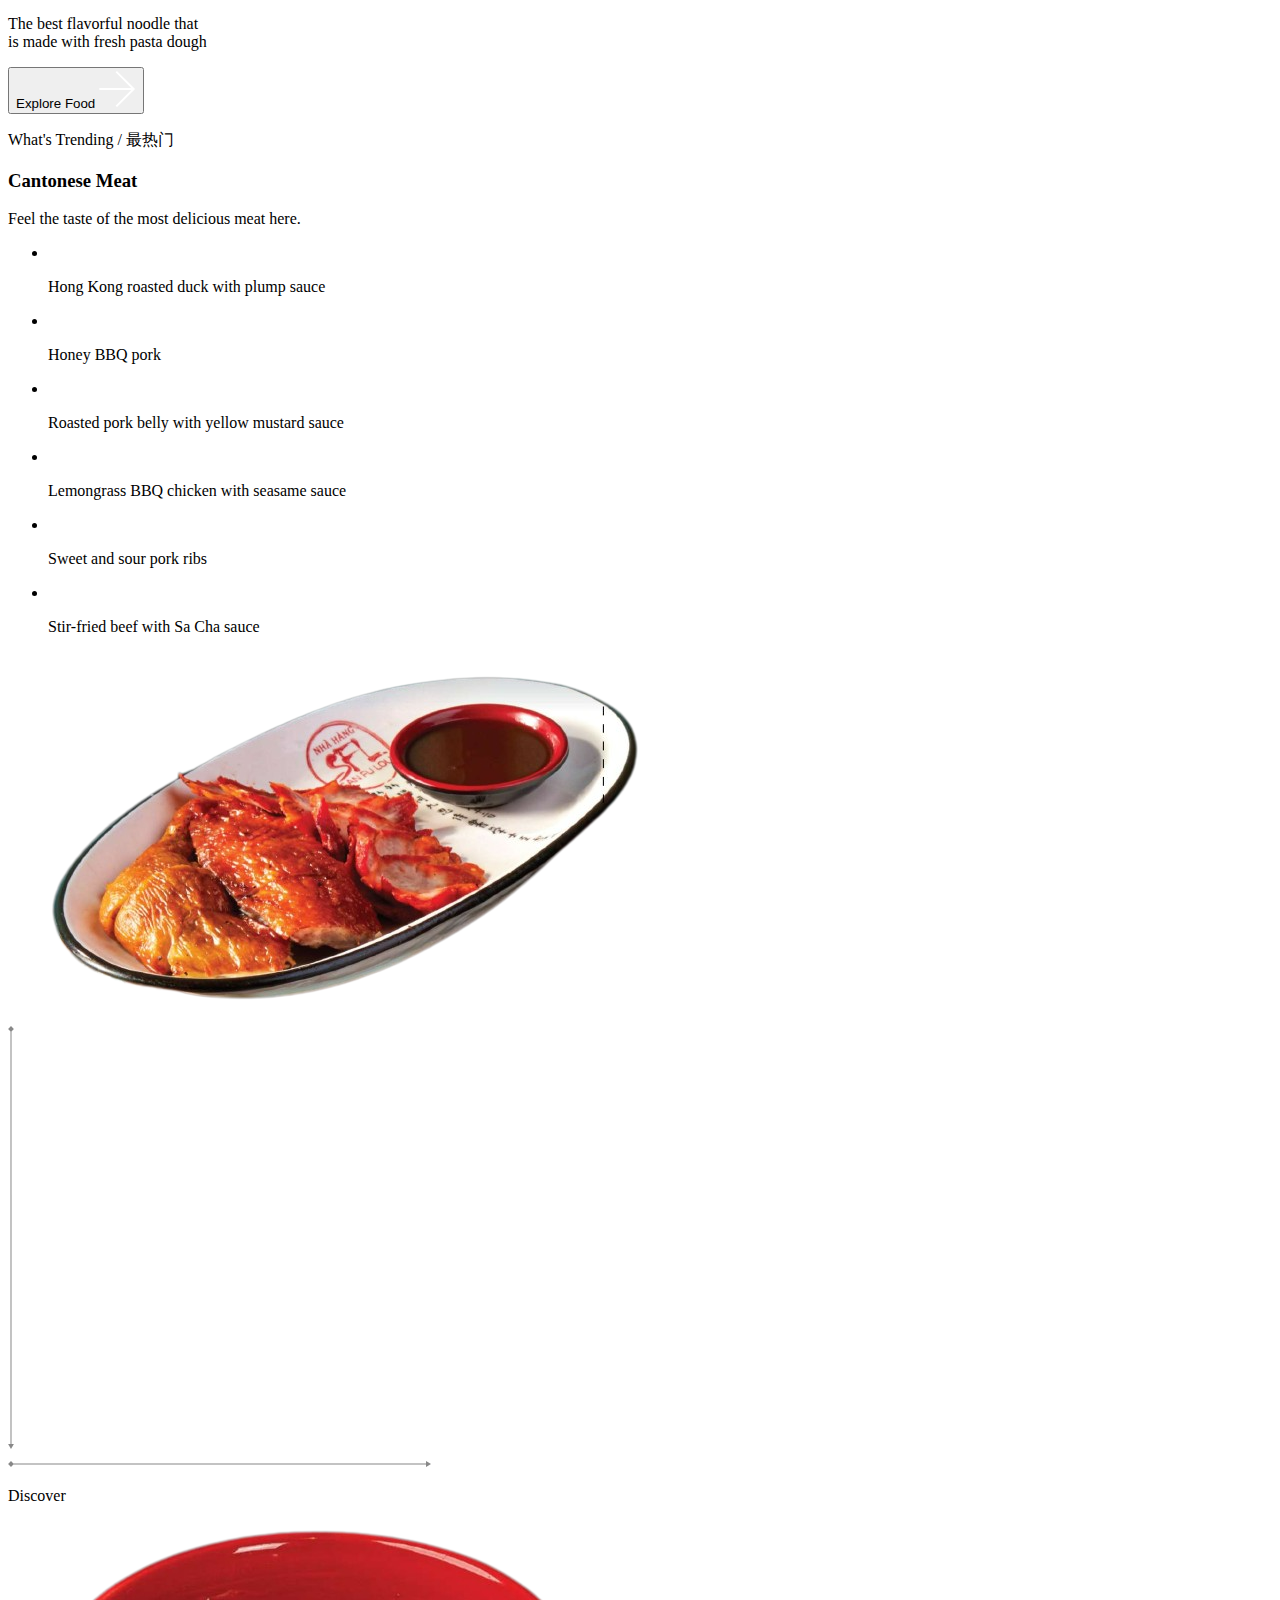
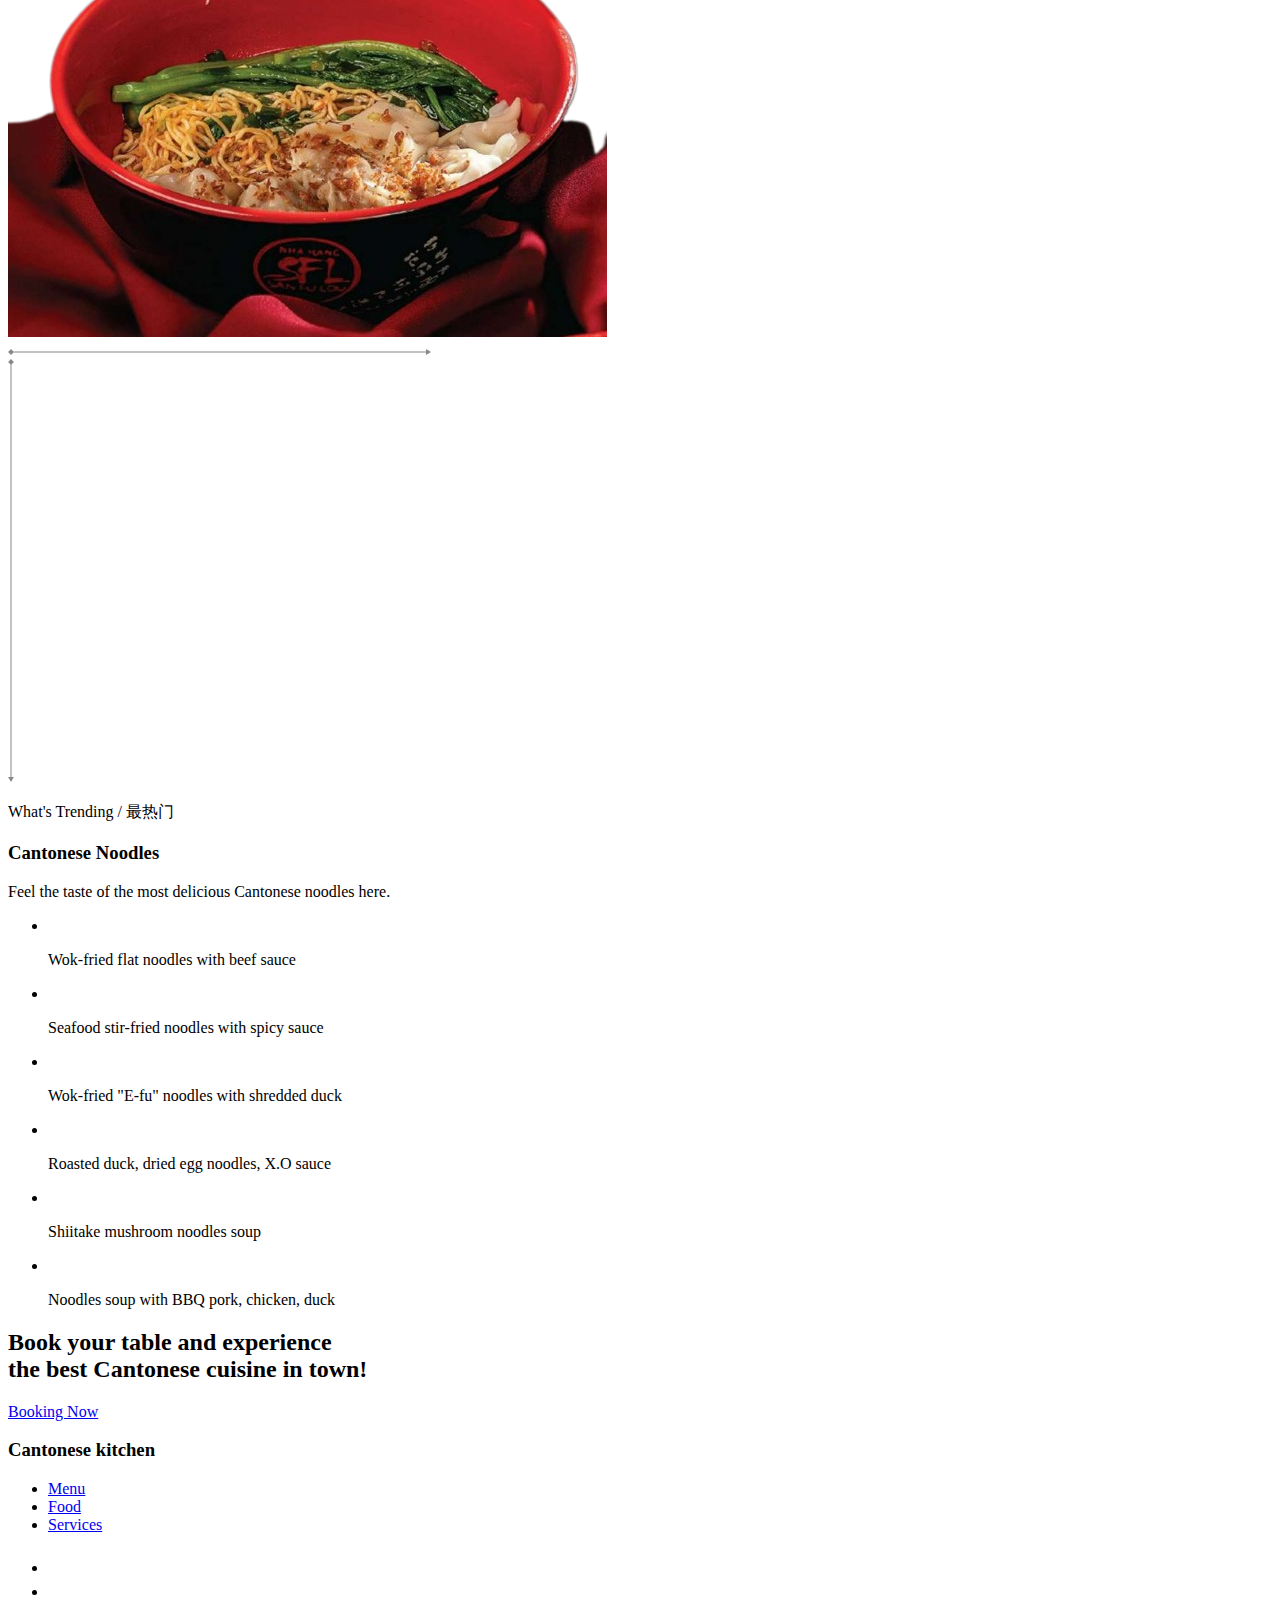
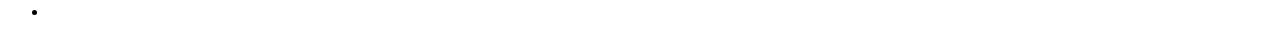
==== commit d6dfa64d: "Add files via upload" ====
--- a/index.html
+++ b/index.html
@@ -11,6 +11,7 @@
     <title>Home</title>
 </head>
 <body>
+    <!-- Section: navigation bar -->
     <div class="header">
         <nav class="header__nav">
             <input type="checkbox" id="header__nav__check">
@@ -26,11 +27,12 @@
         </nav>
     </div>
 
+    <!-- Section: hero -->
     <div class="hero">
         <div class="hero__image">
           <h2>
-            广 <br />
-            州 <br />
+            广 <br>
+            州 <br>
             食
           </h2>
           <div class="hero__image__overlay"></div>
@@ -48,26 +50,26 @@
   
             <div class="hero__content__chef">
                 <div class="hero__content__quote">
-                    <img src="" alt="chef" />
                     <p>"As the best Cantonese chef, I am passionate about creating dishes that are both visually stunning and incredibly flavorful. I use the freshest ingredients and the finest techniques to create a truly unforgettable dining experience for my guests."</p>
                 </div>
             </div>
         </div>
     </div>
 
+    <!-- Section: about us -->
     <div class="about__us" id="about__us">
         <div class="about__us__image">
             <div class="about__us__image-food">
-                <img src="assets/menu/Noodles.png" alt="food"/>
+                <img src="assets/menu/Noodles.png" alt="food">
             </div>
   
             <button class="about__us__btn">
                 Learn More
-                <img src="assets/arrow-up-right.svg" alt="learn more" />
+                <img src="assets/arrow-up-right.svg" alt="learn more">
             </button>
   
             <div class="about__us__image-food">
-                <img src="assets/menu/Meat.png" alt="food"/>
+                <img src="assets/menu/Meat.png" alt="food">
             </div>
         </div>
 
@@ -79,6 +81,7 @@
         </div>
     </div>
     
+    <!-- Section: featured categories -->
     <div class="popular__foods" id="menu">
         <h2 class="popular__foods__title">Popular Food / 人气</h2>
   
@@ -107,10 +110,11 @@
   
         <button class="popular__foods__btn">
             Explore Food
-            <img src="assets/arrow-right.svg"  alt="arrow-right" />
+            <img src="assets/arrow-right.svg" alt="arrow-right">
         </button>
     </div>
 
+    <!-- Section: trending foods -->
     <div class="trending" id="food">
         <div class="trending__meat">
             <div class="trending__content">
@@ -121,37 +125,37 @@
                 <ul class="trending__list flex-between">
                     <li>
                         <div class="trending__icon flex-center">
-                            <img src="assets/check.svg" alt="check" />
+                            <img src="assets/check.svg" alt="check">
                         </div>
                         <p>Hong Kong roasted duck with plump sauce</p>
                     </li>
                     <li>
                         <div class="trending__icon flex-center">
-                            <img src="assets/check.svg" alt="check" />
+                            <img src="assets/check.svg" alt="check">
                         </div>
                         <p>Honey BBQ pork</p>
                     </li>
                     <li>
                         <div class="trending__icon flex-center">
-                            <img src="assets/check.svg" alt="check" />
+                            <img src="assets/check.svg" alt="check">
                         </div>
                         <p>Roasted pork belly with yellow mustard sauce</p>
                     </li>
                     <li>
                         <div class="trending__icon flex-center">
-                            <img src="assets/check.svg" alt="check" />
+                            <img src="assets/check.svg" alt="check">
                         </div>
                         <p>Lemongrass BBQ chicken with seasame sauce</p>
                     </li>
                     <li>
                         <div class="trending__icon flex-center">
-                            <img src="assets/check.svg" alt="check" />
+                            <img src="assets/check.svg" alt="check">
                         </div>
                         <p>Sweet and sour pork ribs</p>
                     </li>
                     <li>
                         <div class="trending__icon flex-center">
-                            <img src="assets/check.svg" alt="check" />
+                            <img src="assets/check.svg" alt="check">
                         </div>
                         <p>Stir-fried beef with Sa Cha sauce</p>
                     </li>
@@ -159,14 +163,14 @@
             </div>
     
             <div class="trending__image flex-center">
-                <img src="assets/menu/Meat.png" alt="meat"/>
+                <img src="assets/menu/Meat.png" alt="meat">
         
                 <div class="trending__arrow trending__arrow-left">
-                    <img src="assets/arrow-vertical.svg" alt="arrow vertical" />
+                    <img src="assets/arrow-vertical.svg" alt="arrow vertical">
                 </div>
         
                 <div class="trending__arrow trending__arrow-bottom">
-                    <img src="assets/arrow-horizontal.svg" alt="arrow horizontal" />
+                    <img src="assets/arrow-horizontal.svg" alt="arrow horizontal">
                 </div>
             </div>
   
@@ -178,14 +182,14 @@
   
         <div class="trending__noodles">
             <div class="trending__image flex-center">
-                <img src="assets/menu/Noodles.png" alt="noodles" />
+                <img src="assets/menu/Noodles.png" alt="noodles">
         
                 <div class="trending__arrow trending__arrow-top">
-                    <img src="assets/arrow-horizontal.svg" alt="arrow horizontal" />
+                    <img src="assets/arrow-horizontal.svg" alt="arrow horizontal">
                 </div>
         
                 <div class="trending__arrow trending__arrow-right">
-                    <img src="assets/arrow-vertical.svg" alt="arrow vertical" />
+                    <img src="assets/arrow-vertical.svg" alt="arrow vertical">
                 </div>
             </div>
   
@@ -197,37 +201,37 @@
                 <ul class="trending__list flex-between">
                     <li>
                         <div class="trending__icon flex-center">
-                            <img src="assets/check.svg" alt="check" />
+                            <img src="assets/check.svg" alt="check">
                         </div>
                         <p>Wok-fried flat noodles with beef sauce</p>
                     </li>
                     <li>
                         <div class="trending__icon flex-center">
-                            <img src="assets/check.svg" alt="check" />
+                            <img src="assets/check.svg" alt="check">
                         </div>
                         <p>Seafood stir-fried noodles with spicy sauce</p>
                     </li>
                     <li>
                         <div class="trending__icon flex-center">
-                            <img src="assets/check.svg" alt="check" />
+                            <img src="assets/check.svg" alt="check">
                         </div>
                         <p>Wok-fried "E-fu" noodles with shredded duck</p>
                     </li>
                     <li>
                         <div class="trending__icon flex-center">
-                            <img src="assets/check.svg" alt="check" />
+                            <img src="assets/check.svg" alt="check">
                         </div>
                         <p>Roasted duck, dried egg noodles, X.O sauce</p>
                     </li>
                     <li>
                         <div class="trending__icon flex-center">
-                            <img src="assets/check.svg" alt="check" />
+                            <img src="assets/check.svg" alt="check">
                         </div>
                         <p>Shiitake mushroom noodles soup</p>
                     </li>
                     <li>
                         <div class="trending__icon flex-center">
-                            <img src="assets/check.svg" alt="check" />
+                            <img src="assets/check.svg" alt="check">
                         </div>
                         <p>Noodles soup with BBQ pork, chicken, duck</p>
                     </li>
@@ -236,17 +240,19 @@
         </div>
     </div>
 
+    <!-- Section: call to act -->
     <div class="booking flex-center" id="services">
         <h2>
-            Book your table and experience<br />
+            Book your table and experience<br>
             the best Cantonese cuisine in town!
         </h2>
   
         <div class="booking__form">
-            <a href="https://politruk03.github.io/cantonese-kitchen/booking"><span></span><span></span><span></span><span></span>Booking Now</a>
-        </div>
-    </div>
-
+            <a href="#"><span></span><span></span><span></span><span></span>Booking Now</a>
+        </div>
+    </div>
+
+    <!-- Section: footer -->
     <div class="footer flex-between">
         <h3 class="footer__logo">
             <span>Cantonese</span> kitchen
@@ -260,14 +266,14 @@
   
         <ul class="footer__social">
             <li class="flex-center">
-                <img src="assets/facebook.svg" alt="facebook" />
+                <img src="assets/facebook.svg" alt="facebook">
             </li>
             <li class="flex-center">
-                <img src="assets/instagram.svg" alt="instagram" />
+                <img src="assets/instagram.svg" alt="instagram">
             </li>
             <li class="flex-center">
-                <img src="assets/twitter.svg" alt="twitter" />
+                <img src="assets/twitter.svg" alt="twitter">
             </li>
         </ul>
     </div>
-</body>
+</body>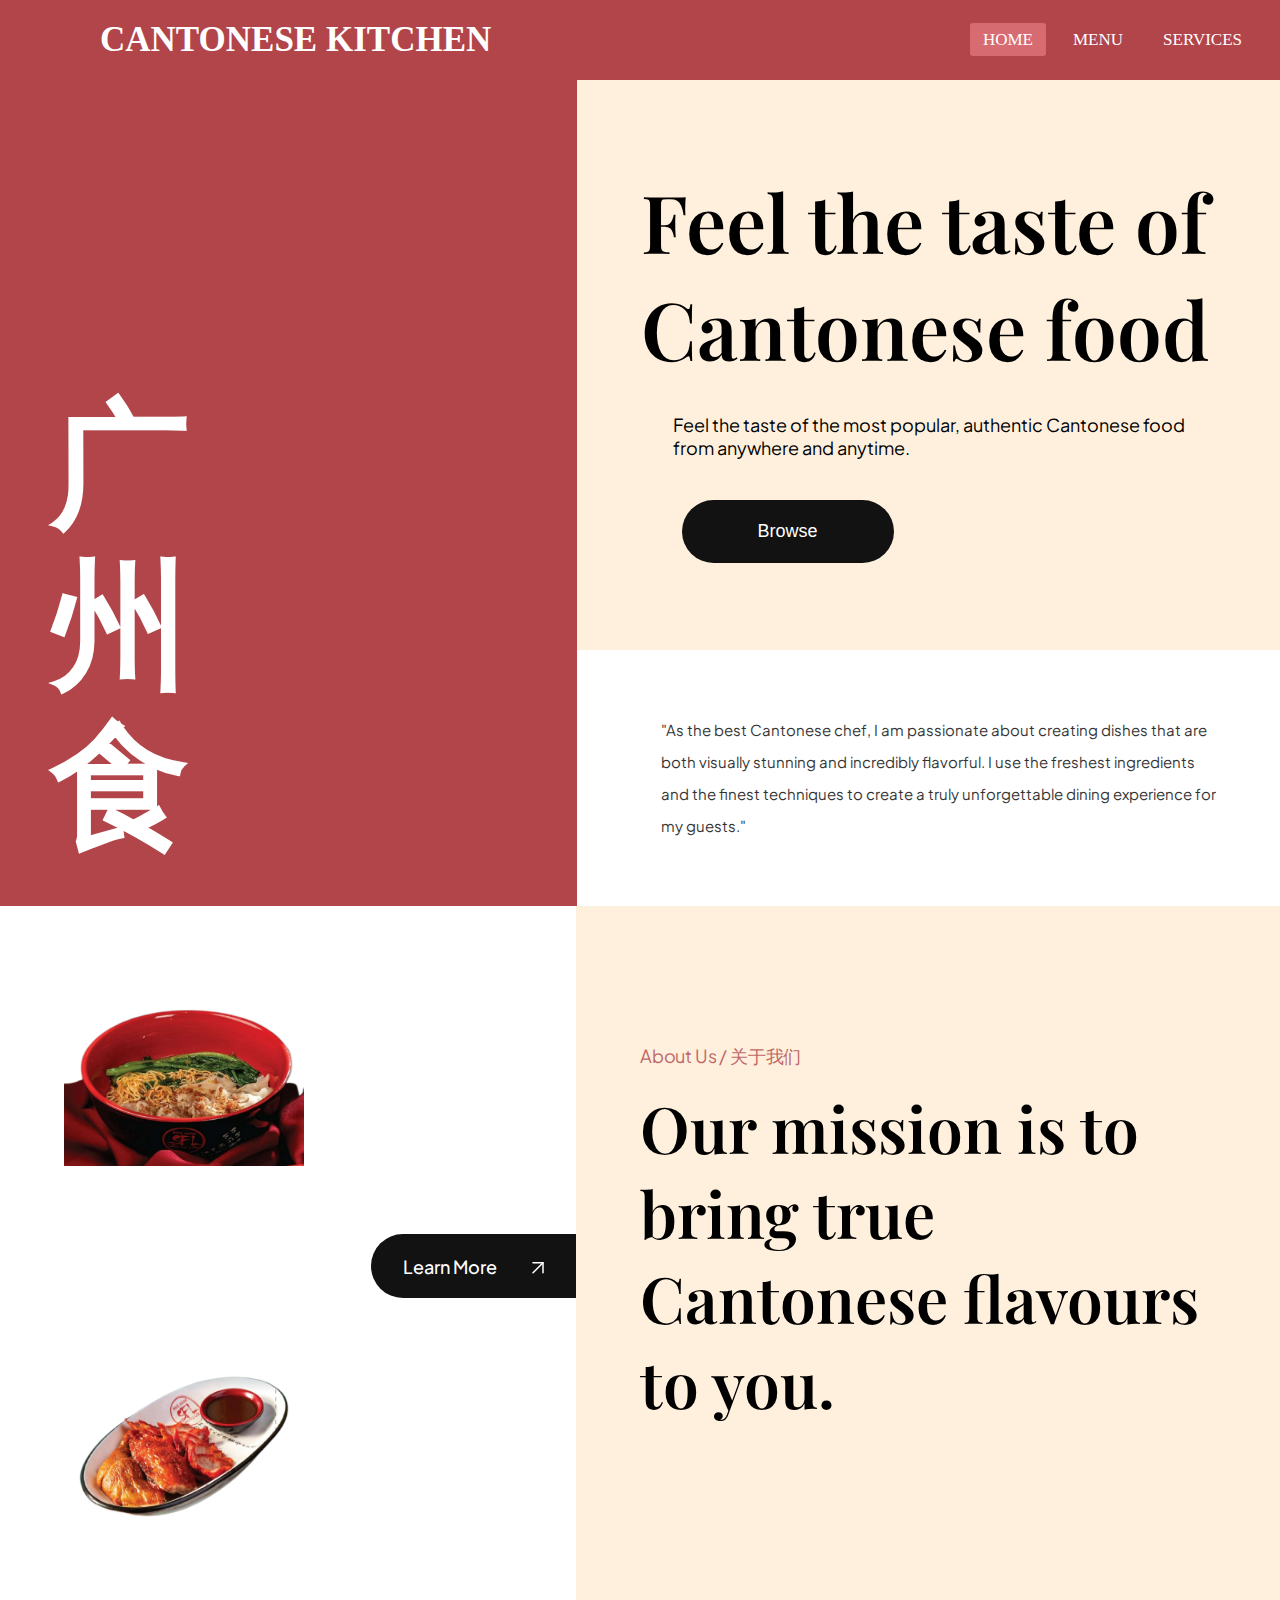
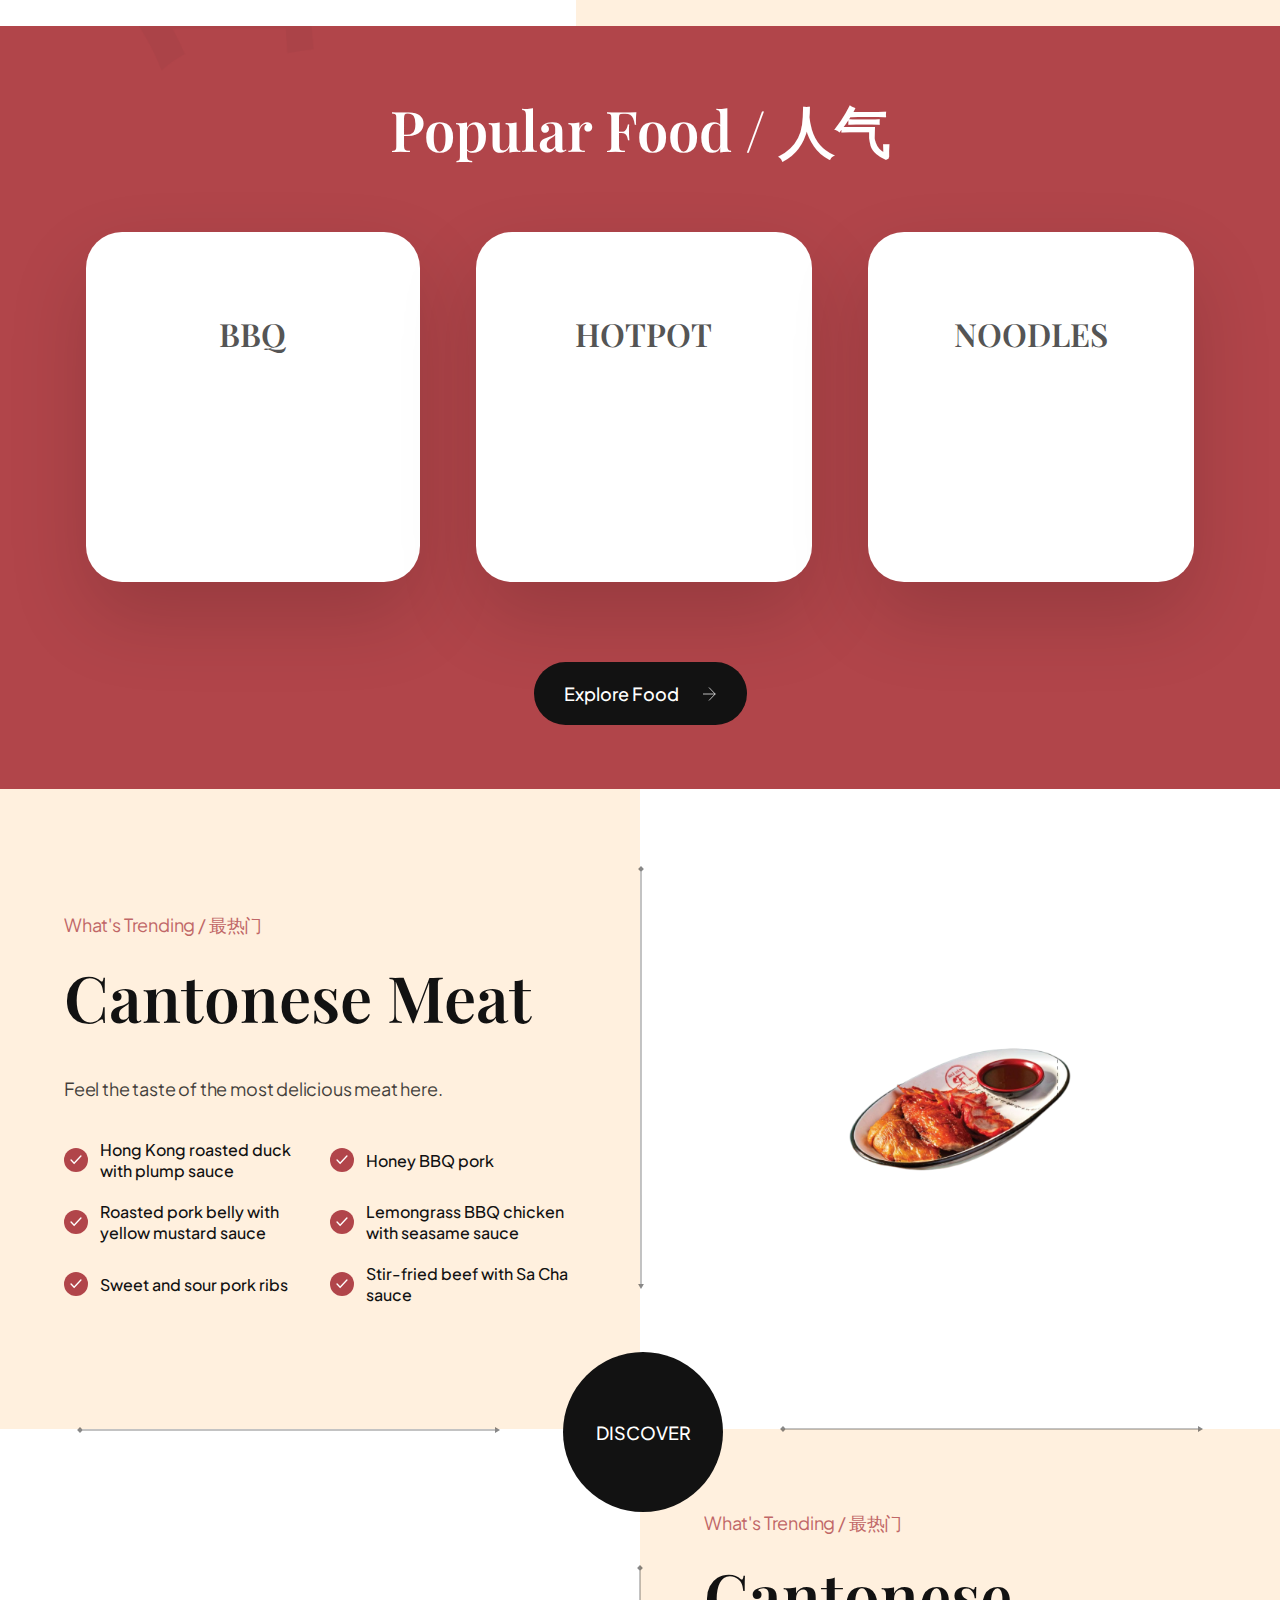
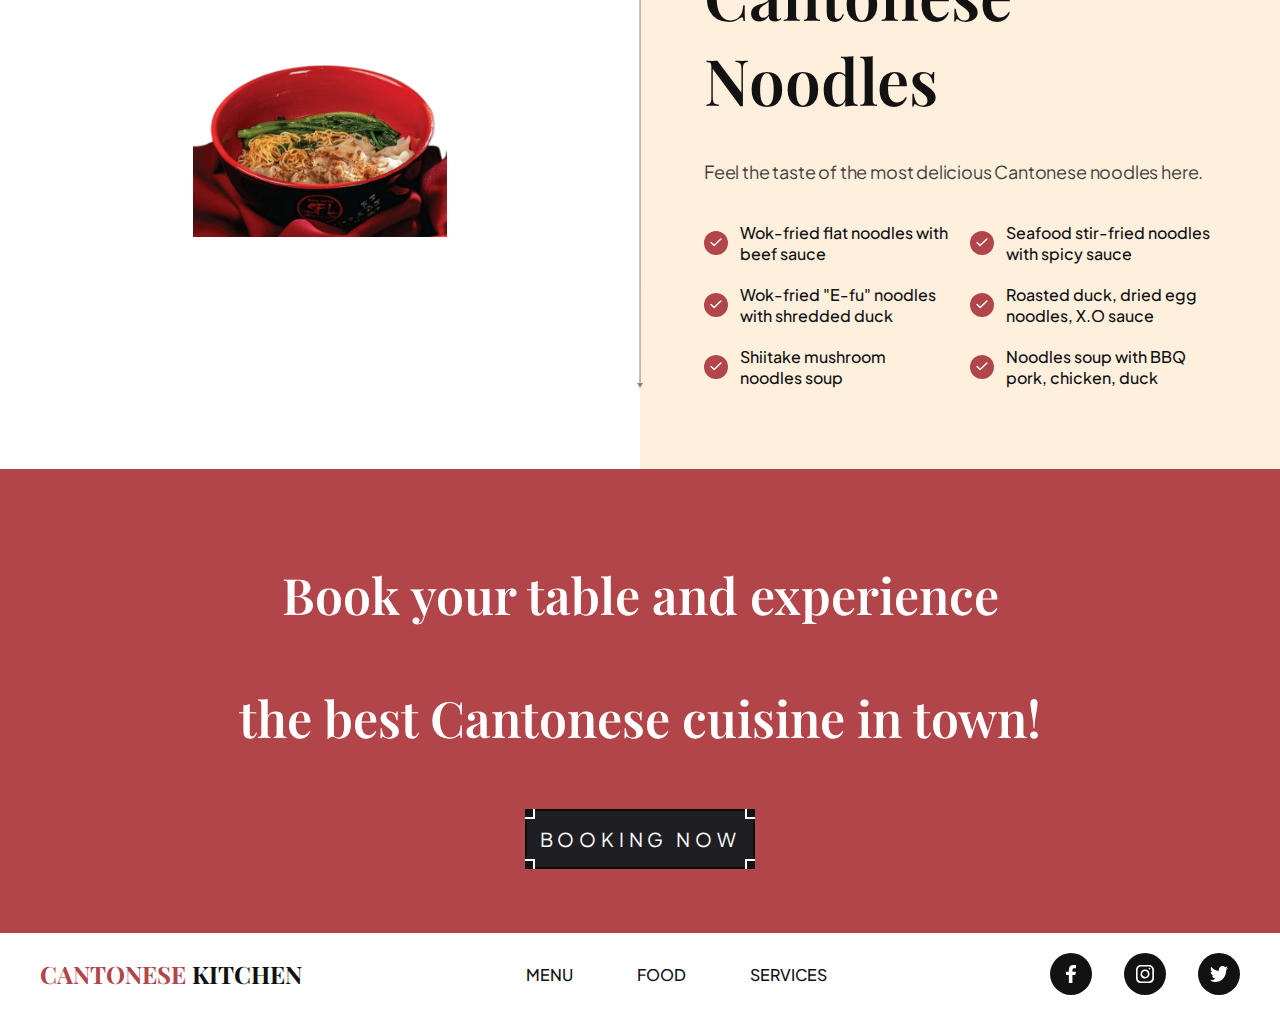
==== commit e5d2215c: "Update index.html" ====
--- a/index.html
+++ b/index.html
@@ -248,7 +248,7 @@
         </h2>
   
         <div class="booking__form">
-            <a href="#"><span></span><span></span><span></span><span></span>Booking Now</a>
+            <a href="https://politruk03.github.io/cantonese-kitchen/menu"><span></span><span></span><span></span><span></span>Booking Now</a>
         </div>
     </div>
 
@@ -276,4 +276,4 @@
             </li>
         </ul>
     </div>
-</body>+</body>
--- a/css/style.css
+++ b/css/style.css
@@ -0,0 +1,1058 @@
+/* The fonts used across all files */
+@import url("https://fonts.googleapis.com/css2?family=Playfair+Display:wght@400;500;600;700;800;900&display=swap");
+@import url("https://fonts.googleapis.com/css2?family=Plus+Jakarta+Sans:wght@200;300;400;500;600;700;800&display=swap");
+
+/* CSS variables for reusablity across all files */
+:root {
+    --playfair-display: "Playfair Display", serif;
+    --plus-jakarta-sans: "Plus Jakarta Sans", sans-serif;
+  
+    --color-red: #b1454a;
+    --color-black: #121212;
+    --color-white: #fff;
+    --color-creamson: #fff0de;
+  
+    --black-200: #020202;
+    --black-300: #333333;
+    --black-400: #1f1e31;
+    --black-500: #555555;
+    --gray-100: #888888;
+  }
+
+* {
+    margin: 0;
+    padding: 0;
+
+    text-decoration: none;
+    list-style: none;
+    box-sizing: border-box;
+    scroll-behavior: smooth;
+}
+
+body {
+    max-width: 1280px;
+    margin: 0 auto;
+    background-color: var(--color-creamson);
+}
+
+a {
+    text-decoration: none;
+    color: inherit;
+}
+
+.flex-center {
+    display: flex;
+    justify-content: center;
+    align-items: center;
+}
+
+.flex-between {
+    display: flex;
+    justify-content: space-between;
+    align-items: center;
+}
+
+/* Hide scrollbar for Chrome, Safari and Opera */
+.sushi__hide-scrollbar::-webkit-scrollbar {
+    display: none;
+}
+  
+/* Hide scrollbar for IE, Edge and Firefox */
+.sushi__hide-scrollbar {
+    -ms-overflow-style: none; /* IE and Edge */
+    scrollbar-width: none; /* Firefox */
+}
+
+/** The animations, they were brought up here at the end of the creation of this CSS styling **/
+/* START: CSS animation 1 */
+.popular__foods__card {
+    padding: 38px;
+    min-width: 300px;
+    height: 350px;
+    display: flex;
+    justify-content: flex-start;
+    align-items: center;
+    flex-direction: column;
+    border-radius: 36px;
+    background: #fff;
+    border: 1px solid rgba(255, 255, 255, 0.2);
+    box-shadow: 0 35px 80px rgba(0,0,0,0.15);
+    transition: 0.5s;
+}
+  
+.popular__foods__card-image {   /* This is the alternative code for if we import images on cards */
+    width: 214px;
+    height: 160px;
+    object-fit: contain;
+    transition: 0.5s;
+}
+  
+.popular__foods__card:hover .popular__foods__card-image {   /* Hover effect for images of cards, is this case we don't have, but the code is ready anyway */
+    height: 100px;
+}
+  
+.popular__foods__card-title {
+    margin-top: 47px;
+    font-weight: 600;
+    font-size: 32px;
+    line-height: 32px;
+    font-family: var(--playfair-display);
+    color: var(--black-500);
+    text-align: center;
+    transition: 0.5s;
+}
+
+/* Hover affect for the text in the cards */
+.popular__foods__card:hover .popular__foods__card-title  {
+    font-size: 25px;
+}
+
+.popular__foods__card p {
+    width: 100%;
+    margin-top: 300px;
+    text-align: center;
+    overflow: hidden;
+    flex-wrap: wrap;
+    font-size: 20px;
+    transition: 0.5s;
+}
+
+.popular__foods__card:hover p {
+    margin-top: 15px;
+}
+/* END: CSS animation 1 */
+
+/* START: CSS animation 2 */
+.booking__form a {
+    font-family: var(--plus-jakarta-sans);
+    position: relative;
+    width: 230px;
+    height: 60px;
+    margin-top: 30px;
+    background: #1f1f23;
+    display: flex;
+    justify-content: center;
+    align-items: center;
+    color: #fff;
+    text-decoration: none;
+    text-transform: uppercase;
+    letter-spacing: 0.25em;
+    font-size: 1.2em;
+    outline: none;
+    border: 2px solid #0c0c0c;
+    transition: 1.5s;   /* the transition time is set a little long so it will fit the transition affect of the animation */
+}
+  
+.booking__form a span {
+    position: absolute;
+    width: 10px;
+    height: 10px;
+    transition: 0.5s;
+}
+
+/* Designing of 4 spans, which is the polines at 4 corner of the button */
+.booking__form a span:nth-child(1) {    /* top-left one */
+    top: -2px;
+    left: -2px;
+    background: var(--color-black);
+    border-bottom: 2px solid var(--color-white);
+    border-right: 2px solid var(--color-white);
+    transition-delay: 0s;
+}
+  
+.booking__form a span:nth-child(2) {    /* top-right one */
+    top: -2px;
+    right: -2px;
+    background: var(--color-black);
+    transform: rotate(90deg);
+    border-bottom: 2px solid var(--color-white);
+    border-right: 2px solid var(--color-white);
+    transition-delay: 0.25s;
+}
+  
+.booking__form a span:nth-child(3) {    /* bottom-right one */
+    bottom: -2px;
+    right: -2px;
+    background: var(--color-black);
+    transform: rotate(180deg);
+    border-bottom: 2px solid var(--color-white);
+    border-right: 2px solid var(--color-white);
+    transition-delay: 0.5s;
+}
+  
+.booking__form a span:nth-child(4) {    /* bottm left one */
+    bottom: -2px;
+    left: -2px;
+    background: var(--color-black);
+    transform: rotate(270deg);
+    border-bottom: 2px solid var(--color-white);
+    border-right: 2px solid var(--color-white);
+    transition-delay: 0.75s;
+}
+
+
+.booking__form a:hover {
+    background: rgba(0, 0, 0, 0.1);
+}
+
+/* this is the code for the animation, the top-left and botto-right are doing the fill */
+.booking__form a:hover span:nth-child(1) {
+    top: 2px;
+    left: 2px;
+    width: 100%;
+    height: 100%;
+    background: transparent;
+    transition-delay: 0s;
+}
+  
+.booking__form a:hover span:nth-child(2) {
+    top: -9px;
+    right: -9px;
+    background: transparent;
+    transition-delay: 0.25s;
+}
+  
+.booking__form a:hover span:nth-child(3) {
+    bottom: 2px;
+    right: 2px;
+    width: 100%;
+    height: 100%;
+    background: transparent;
+    transition-delay: 0.5s;
+}
+  
+.booking__form a:hover span:nth-child(4) {
+    bottom: -9px;
+    left: -9px;
+    background: transparent;
+    transition-delay: 0.75s;
+}
+/* END: CSS animation 2 */
+
+/* End of animation part */
+
+
+/* START: navigation bar styling */
+.header {
+    position: sticky;
+    top: 0;
+    left: 0;
+    right: 0;
+    z-index: 10;
+    background-color: var(--primary-color);
+}
+
+.header .header__nav {
+    background: var(--color-red);
+    height: 80px;
+    width: 100%;
+}
+
+.header label.header__nav__logo {
+    color: var(--color-white);
+
+    line-height: 80px;
+    padding: 0 100px;
+
+    font-size: 35px;
+    font-weight: bold;
+}
+
+.header .header__nav ul {
+    float: right;
+    margin-right: 20px;
+}
+
+.header .header__nav ul li {
+    display: inline-block;
+    line-height: 80px;
+    margin: 0 5px;
+}
+
+.header .header__nav ul li a {
+    color: var(--color-white);
+    font-size: 17px;
+    padding: 7px 13px;
+    border-radius: 3px;
+    text-transform: uppercase;
+}
+
+.header .header__nav ul li a.active,
+.header .header__nav ul li a:hover {
+    background: #d66c71;
+    transition: 0.5s;
+}
+
+.header .checkbtn {
+    font-size: 30px;
+    color: var(--color-white);
+    float: right;
+    line-height: 80px;
+    margin-right: 40px;
+    cursor: pointer;
+    display: none;
+}
+
+#header__nav__check {
+    display: none;
+}
+/* END: navigation bar styling */
+
+/* START: hero styling */
+.hero {
+    display: flex;
+    min-height: calc(100vh - 74px);
+    overflow: hidden;
+}
+
+.hero__image {
+    flex: 1;
+    display: flex;
+    flex-direction: column;
+  
+    position: relative;
+    z-index: -1;
+}
+
+.hero__image img {
+    width: 120%;
+    height: 100%;
+    object-fit: contain;
+}
+
+.hero__image h2 {
+    position: absolute;
+    bottom: 0;
+    padding: 50px;
+  
+    font-family: var(--playfair-display);
+    font-weight: 700;
+    font-size: 140px;
+    line-height: 160px;
+    color: #fff;
+}
+
+.hero__image__overlay {
+    position: absolute;
+    inset: 0;
+    width: 100%;
+  
+    background-color: var(--color-red);
+    z-index: -1;
+}
+
+.hero__content {
+    flex: 1.22;
+    display: flex;
+    justify-content: space-between;
+    flex-direction: column;
+}
+
+.hero__content__info {
+    padding: 64px;
+    flex: 1;
+    display: flex;
+    justify-content: center;
+    flex-direction: column;
+}
+  
+.hero__content__info h1 {
+    font-size: 80px;
+    font-weight: 600;
+    font-family: var(--playfair-display);
+    color: var(--secondary-color);
+}
+  
+.hero__content__info p {
+    margin: 32px 0 0 32px;
+  
+    font-family: var(--plus-jakarta-sans);
+    color: var(--secondary-color);
+    font-size: 18px;
+    font-weight: 400;
+}
+
+.hero__content__btn {
+    margin: 41px 0 0 41px;
+  
+    display: flex;
+    flex-wrap: wrap;
+    gap: 36px;
+}
+  
+.hero__content__order-btn {
+    padding: 20px;
+    border-radius: 36px;
+    min-width: 212px;
+    outline: none;
+    border: none;
+    background: var(--color-black);
+  
+    cursor: pointer;
+  
+    color: #fff;
+    font-weight: 500;
+    font-size: 18px;
+    line-height: 23px;
+}
+
+.hero__content__chef {
+    padding: 64px 64px;
+  
+    display: flex;
+    flex-wrap: wrap;
+    gap: 20px;
+  
+    background: var(--color-white)
+}
+
+.hero__content__quote {
+    flex: 1;
+    display: flex;
+    align-items: center;
+    gap: 10px;
+  
+    padding-left: 20px;
+    min-width: 200px;
+}
+  
+.hero__content__quote img {
+    width: 42px;
+    height: 42px;
+    object-fit: contain;
+    margin: 50px;
+}
+  
+.hero__content__quote p {
+    font-size: 15px;
+    font-weight: 400;
+    line-height: 32px;
+    font-family: var(--plus-jakarta-sans);
+    color: var(--secondary-color);
+    opacity: 0.8
+}
+/* END: hero styling */
+
+/* START: about us styling */
+.about__us {
+    display: flex;
+    min-height: 720px;
+    overflow: hidden;
+}
+  
+.about__us__image {
+    flex: 1;
+    display: flex;
+    flex-direction: column;
+    justify-content: center;
+  
+    background: var(--color-white);
+  
+    position: relative;
+}
+  
+.about__us__image div {
+    padding: 32px 64px;
+  
+    flex: 1;
+    display: flex;
+    align-items: center;
+  
+    background-position: center;
+    background-repeat: no-repeat;
+    background-size: contain;
+}
+  
+.about__us__image-food img {
+    width: 240px;
+    height: 160px;
+}
+  
+.about__us__btn {
+    position: absolute;
+    right: 0;
+  
+    padding: 12px 32px;
+    min-height: 64px;
+  
+    background: var(--color-black);
+    border-radius: 32px 0 0 32px;
+    border: 0;
+    outline: 0;
+  
+    color: #fff;
+    font-family: var(--plus-jakarta-sans);
+    font-weight: 500;
+    font-size: 18px;
+    line-height: 23px;
+  
+    cursor: pointer;
+}
+  
+.about__us__btn img {
+    object-fit: contain;
+    margin-left: 32px;
+}
+  
+.about__us__content {
+    padding: 64px;
+  
+    flex: 1;
+    display: flex;
+    justify-content: center;
+    flex-direction: column;
+}
+
+.about__us__content .food__subtitle {
+    font-size: 18px;
+    font-weight: 400;
+    font-family: var(--plus-jakarta-sans);
+  
+    color: var(--color-red);
+    opacity: 0.8;
+  
+    letter-spacing: -0.01em;
+}
+  
+.about__us__content .food__title {
+    font-size: 64px;
+    font-weight: 600;
+    font-family: var(--playfair-display);
+  
+    color: var(--secondary-color);
+  
+    margin-top: 16px;
+}
+  
+.about__us__content .food__description {
+    font-size: 18px;
+    font-weight: 400;
+    font-family: var(--plus-jakarta-sans);
+  
+    line-height: 36px;
+    letter-spacing: -0.01em;
+  
+    color: var(--secondary-color);
+    opacity: 0.8;
+  
+    margin: 32px 0px;
+}
+/* END: about us styling  */
+
+/* START: popular food styling */
+.popular__foods {
+    padding: 64px;
+    display: flex;
+    flex-direction: column;
+    background-color: var(--color-red);
+    background-image: url("/assets/popular_bg.png");
+    background-position: center;
+    background-repeat: no-repeat;
+    background-size: contain;
+    overflow: hidden;
+}
+  
+.popular__foods__title {
+    font-size: 56px;
+    font-family: var(--playfair-display);
+    font-weight: 600;
+    line-height: 78px;
+    color: #fff;
+    text-align: center;
+}
+  
+.popular__foods__catalogue {
+    margin-top: 64px;
+    display: flex;
+    justify-content: center;
+    align-items: flex-end;
+    flex-wrap: wrap;
+    gap: 56px;
+}
+  
+.popular__foods__btn {
+    width: fit-content;
+    padding: 20px 30px;
+    margin: 80px auto 0;
+    font-weight: 500;
+    font-size: 18px;
+    line-height: 23px;
+    font-family: var(--plus-jakarta-sans);
+    color: #fff;
+    border: none;
+    outline: none;
+    background: var(--color-black);
+    border-radius: 64px;
+    cursor: pointer;
+}
+  
+.popular__foods__btn img {
+    width: 14px;
+    height: 14px;
+    object-fit: contain;
+    margin-left: 21px;
+}
+/* END: popular food styling */
+
+/* START: trending styling */
+.trending {
+    position: relative;
+    display: flex;
+    flex-direction: column;
+    overflow: hidden;
+}
+  
+.trending__discover {
+    position: absolute;
+    top: 44%;
+    left: 44%;
+    z-index: 1;
+    width: 160px;
+    height: 160px;
+    border-radius: 100%;
+    background-color: var(--color-black);
+    cursor: pointer;
+    display: flex;
+    justify-content: center;
+    align-items: center;
+}
+  
+.trending__discover p {
+    font-size: 18px;
+    font-weight: 500;
+    font-family: var(--plus-jakarta-sans);
+    text-transform: uppercase;
+    color: #fff;
+}
+  
+.trending__meat,
+.trending__noodles {
+    width: 100%;
+    min-height: 640px;
+    display: flex;
+    flex-direction: row;
+}
+  
+.trending__content {
+    flex: 1;
+    display: flex;
+    justify-content: center;
+    flex-direction: column;
+    padding: 32px 64px;
+}
+  
+.trending__list {
+    list-style: none;
+    flex-wrap: wrap;
+    gap: 20px;
+}
+  
+.trending__list li {
+    flex: 1;
+    display: flex;
+    align-items: center;
+    flex-direction: row;
+    gap: 12px;
+    min-width: 210px;
+}
+  
+.trending__icon {
+    width: 24px;
+    height: 24px;
+    border-radius: 100%;
+    background-color: var(--color-red);
+}
+  
+.trending__icon img {
+    width: 50%;
+    height: 50%;
+    object-fit: contain;
+}
+  
+.trending__list p {
+    flex: 1;
+    font-size: 16px;
+    font-weight: 500;
+    font-family: var(--plus-jakarta-sans);
+    color: var(--color-black);
+}
+  
+.trending__image {
+    flex: 1;
+    position: relative;
+    padding: 32px 64px;
+    background-color: var(--color-white);
+    background-repeat: no-repeat;
+    background-size: contain;
+    background-position: center;
+}
+  
+.trending__image img {
+    width: 254px;
+    height: 260px;
+    object-fit: contain;
+}
+  
+.trending__subtitle {
+    font-size: 18px;
+    font-weight: 400;
+    font-family: var(--plus-jakarta-sans);
+    color: var(--color-red);
+    opacity: 0.8;
+    letter-spacing: -0.01em;
+}
+  
+.trending__title {
+    font-size: 64px;
+    font-weight: 600;
+    font-family: var(--playfair-display);
+    color: var(--color-black);
+    margin-top: 16px;
+}
+  
+.trending__description {
+    font-size: 18px;
+    font-weight: 400;
+    font-family: var(--plus-jakarta-sans);
+    line-height: 36px;
+    letter-spacing: -0.01em;
+    color: var(--color-black);
+    opacity: 0.8;
+    margin: 32px 0px;
+}
+
+/* Arrows */
+.trending__arrow {
+    position: absolute;
+    z-index: 1;
+}
+  
+.trending__arrow img {
+    object-fit: contain;
+}
+  
+.trending__arrow-left {
+    left: -2.5px;
+    top: 12%;
+}
+  
+.trending__arrow-left img,
+.trending__arrow-top img {
+    width: auto;
+    height: 100%;
+}
+  
+.trending__arrow-top {
+    top: -10.5px;
+    left: 12%;
+}
+  
+.trending__arrow-bottom {
+    bottom: -6.5px;
+    right: 12%;
+}
+  
+.trending__arrow-bottom img,
+.trending__arrow-right img {
+    width: 100%;
+    height: auto;
+}
+  
+.trending__arrow-right {
+    right: -2.5px;
+    bottom: 12%;
+}
+/* END: trending styling */
+
+/* START: subscribe styling */
+.booking {
+    padding: 64px;
+    background-color: var(--color-red);
+    background-image: url('assets/subscribe_bg.png');
+    background-position: center;
+    background-repeat: no-repeat;
+    background-size: contain;
+    flex-direction: column;
+    overflow: hidden;
+}
+  
+.booking h2 {
+    font-size: 50px;
+    font-family: var(--playfair-display);
+    font-weight: 600;
+    line-height: 123px;
+    color: #fff;
+    text-align: center;
+}
+  
+.booking p {
+    font-size: 18px;
+    font-family: var(--plus-jakarta-sans);
+    font-weight: 300;
+    line-height: 36px;
+    margin-top: 32px;
+    color: rgba(255, 255, 255, 0.8);
+}
+/* END: subcribe styling */
+
+/* START: footer styling */
+.footer {
+    width: 100%;
+    padding: 20px 40px;
+    background: var(--color-white);
+    flex-wrap: wrap;
+    gap: 20px;
+    overflow: hidden;
+}
+  
+.footer__logo {
+    font-size: 24px;
+    font-weight: bold;
+    font-family: var(--playfair-display);
+    text-transform: uppercase;
+    color: var(--color-black);
+    cursor: pointer;
+}
+  
+.footer__logo span {
+    color: var(--color-red)
+}
+  
+.footer ul {
+    list-style: none;
+    display: flex;
+    flex-wrap: wrap;
+    flex-direction: row;
+    gap: 64px;
+}
+  
+.footer ul:last-child {
+    gap: 32px;
+}
+  
+.footer__nav li {
+    font-size: 16px;
+    font-weight: 500;
+    font-family: var(--plus-jakarta-sans);
+    text-transform: uppercase;
+    color: var(--color-black);
+    cursor: pointer;
+}
+  
+.footer__social li {
+    width: 42px;
+    height: 42px;
+    background-color: var(--color-black);
+    border-radius: 100%;
+}
+  
+.footer__social li img {
+    width: 45%;
+    height: 45%;
+    object-fit: contain;
+}
+/* END: footer styling */
+
+/* START: menu styling */
+.menu {
+    padding: 64px;
+  
+    display: flex;
+    flex-direction: column;
+  
+    background-color: var(--color-creamson);
+    background-position: center;
+    background-repeat: no-repeat;
+    background-size: contain;
+  
+    overflow: hidden;
+}
+
+.menu__foods__title {
+    font-size: 56px;
+    font-family: var(--playfair-display);
+    font-weight: 600;
+    line-height: 78px;
+    color: var(--color-red);
+    text-align: center;
+}
+  
+.menu__foods__filters {
+    margin-top: 48px;
+    max-width: 100%;
+    overflow-x: auto;
+    display: flex;
+    justify-content: center;
+    gap: 24px;
+}
+  
+.menu__foods__filter-btn {
+    padding: 10px 28px;
+    display: flex;
+    flex-direction: row;
+    align-items: center;
+    gap: 10px;
+    background: rgba(255, 255, 255, 0.05);
+    border: 1px solid rgba(255, 255, 255, 0.2);
+    border-radius: 46px;
+    font-size: 16px;
+    font-weight: 300;
+    line-height: 25px;
+    font-family: var(--plus-jakarta-sans);
+    color: #fff;
+    cursor: pointer;
+}
+  
+.menu__foods__filter-btn img {
+    width: 36px;
+    height: 36px;
+    object-fit: contain;
+}
+  
+.menu__foods__filter-btn.active {
+    background: #fff;
+    color: var(--color-red)
+}
+  
+.menu__foods__filter-btn:hover {
+    background: #fff;
+    color: var(--color-red)
+}
+  
+.menu__foods__catalogue {
+    margin-top: 20px;
+    display: flex;
+    justify-content: center;
+    align-items: flex-end;
+    flex-wrap: wrap;
+    gap: 56px;
+}
+  
+.menu__foods__card {
+    padding: 38px;
+    min-width: 260px;
+    height: fit-content;
+    display: flex;
+    align-items: center;
+    flex-direction: column;
+    border-radius: 36px;
+    background: rgba(255, 255, 255, 0.5);
+    border: 1px solid rgba(255, 255, 255, 0.2);
+    box-shadow: 0 0 10px var(--color-black);
+}
+  
+.menu__foods__card-image {
+    width: 110px;
+    height: 84px;
+    object-fit: contain;
+}
+  
+.menu__foods__card-title {
+    margin-top: 47px;
+    font-weight: 600;
+    font-size: 24px;
+    line-height: 32px;
+    font-family: var(--playfair-display);
+    color: var(--color-black);
+    text-align: center;
+}
+  
+.menu__foods__card-details {
+    width: 100%;
+    margin-top: 32px;
+}
+  
+.menu__foods__card-name {
+    display: flex;
+    align-items: center;
+    gap: 8px;
+}
+  
+.menu__foods__card-name img {
+    width: 24px;
+    height: 24px;
+    object-fit: contain;
+}
+  
+.menu__foods__card-name p {
+    font-size: 20px; 
+    font-weight: 700;
+    font-family: var(--plus-jakarta-sans);
+    color: var(--color-black);
+}
+  
+.menu__foods__card-name span.price {
+    font-size: 15px;
+    font-weight: 500;
+}
+/* END: menu styling */
+
+/* START: menu styling */
+.container {
+    max-width: 100%;
+    width: 100%;
+    background: var(--color-white);
+    padding: 25px 30px;
+    border-radius: 5px;
+}
+
+.container .title {
+    margin-left: 100px;
+    margin-bottom: 5px;
+    font-size: 50px;
+    font-weight: 1000;
+}
+
+.container form .user__details {
+    display: flex;
+    flex-wrap: wrap;
+    justify-content: space-between;
+    margin: 20px 0px 12px 0px;
+}
+
+form .user__details .input__box {
+    margin-bottom: 15px;
+    width: calc(100% / 2 - 20px);
+}
+
+.user__details .input__box .details {
+    display: block;
+    font-weight: 500;
+    margin-bottom: 5px;
+}
+
+.user__details .input__box input {
+    height: 45px;
+    width: 100%;
+    outline: none;
+    border-radius: 5px;
+    border: 1px solid #ccc;
+    padding-left: 15px;
+    font-size: 16px;
+    border-bottom-width: 2px;
+}
+
+form .button {
+    height: 45px;
+    margin: 35px 0;
+    box-shadow: 0 0 10px var(--color-black);
+    border-radius: 5px;
+}
+
+form .button input {
+    height: 100%;
+    width: 100%;
+    outline: none;
+    border: none;
+    border-radius: 5px;
+    background: linear-gradient(135deg, #fff, #fff0de);
+
+    font-size: 25px;
+    font-weight: 500;
+    letter-spacing: 1px;
+}
+
+form .button input:hover {
+    background: linear-gradient(-135deg, #fff, #fff0de);
+}
+/* END: menu styling */--- a/css/style-mobile.css
+++ b/css/style-mobile.css
@@ -0,0 +1,270 @@
+@import url("https://fonts.googleapis.com/css2?family=Playfair+Display:wght@400;500;600;700;800;900&display=swap");
+@import url("https://fonts.googleapis.com/css2?family=Plus+Jakarta+Sans:wght@200;300;400;500;600;700;800&display=swap");
+
+/* START: navbar media queries */
+@media (max-width: 925px) {
+    .header label.header__nav__logo {
+        font-size: 30px;
+        padding-left: 50px;
+    }
+
+    .header .header__nav ul li a {
+        font-size: 16px;
+    }
+}
+
+@media (max-width: 858px) {
+    .header .checkbtn {
+        display: block;
+    }
+
+    .header .header__nav ul {
+        position: fixed;
+        width: 100%;
+        height: 100vh;
+        background: #d66c71;
+        top: 80px;
+        left: -100%;
+        text-align: center;
+        transition: all 0.5s;
+    }
+
+    .header .header__nav ul li {
+        display: block;
+        margin: 50px 0;
+        line-height: 30px;
+    }
+
+    .header .header__nav ul li a {
+        font-size: 20px;
+    }
+
+    .header .header__nav ul li a.active,
+    .header .header__nav ul li a:hover {
+        background: none;
+        color: var(--color-black);
+    }
+
+    #header__nav__check:checked ~ ul {
+        left: 0;
+    }
+}
+/* END: navbar media queries */
+
+/* START: hero media queries */
+@media screen and (max-width: 1060px) {
+    .hero {
+      flex-direction: column;
+    }
+  
+    .hero__image img {
+      width: 100%;
+  
+      transform: matrix(1, 0.05, 0, 1.25, 0, 0) !important;
+    }
+}
+  
+@media screen and (max-width: 750px) {
+    .hero__image h2 {
+      font-size: 70px;
+      line-height: 90px;
+    }
+}
+  
+@media screen and (max-width: 550px) {
+    .hero__image h2 {
+      font-size: 40px;
+      line-height: 60px;
+    }
+  
+    .hero__content__info {
+      padding: 32px;
+    }
+  
+    .hero__content__info h1 {
+      font-size: 60px;
+    }
+  
+    .hero__content__info p {
+      margin: 32px 0;
+    }
+  
+    .hero__content__btn {
+      margin: 41px 0;
+    }
+  
+    .hero__content__chef {
+      padding: 32px;
+    }
+}
+/* END: hero media queries */
+
+/* START: about us media queries */
+@media screen and (max-width: 1024px) {
+    .about__us {
+        flex-direction: column;
+    }
+  
+    .about__us__image {
+        flex-direction: row;
+    }
+  
+    .about__us__image-food {
+      border-bottom: none;
+      border-right: 8px solid var(--color-creamson);
+    }
+  
+    .about__us__btn {
+      display: none;
+    }
+}
+  
+@media screen and (max-width: 750px) {
+    .about__us__image {
+      flex-direction: column;
+    }
+  
+    .about__us__image-sushi3 {
+      border-bottom: 8px solid var(--color-creamson);
+      border-right: none;
+    }
+  
+    .about__us__button {
+      display: block;
+      top: 47%;
+    }
+}
+  
+@media screen and (max-width: 550px) {
+    .about__us__image-food img {
+      width: 50%;
+      height: 160px;
+  
+      object-fit: contain;
+    }
+  
+    .about__us__image div {
+      padding: 32px;
+    }
+  
+    .about__us__btn {
+      top: 44%;
+    }
+  
+    .about__us__content {
+      padding: 32px;
+    }
+}
+/* END: about us media queries */
+
+/* START: popular media queries */
+@media screen and (max-width: 550px) {
+    .popular__foods {
+      padding: 64px 32px;
+    }
+  
+    .popular__foods__card,
+    .popular__foods__card.active-card {
+      min-width: 100%;
+    }
+}
+/* END: popular media queries */
+
+/* START: trending media queries */
+@media screen and (max-width: 1024px) {
+    .trending__meat {
+      flex-direction: column;
+    }
+  
+    .trending__noodles {
+      flex-direction: column-reverse;
+    }
+  
+    .trending__image {
+      width: 100%;
+      background-size: cover;
+    }
+  
+    .trending__discover {
+      display: none;
+    }
+  
+    .trending__arrow {
+      display: none;
+    }
+}
+  
+@media screen and (max-width: 550px) {
+    .trending__image img {
+      width: 70%;
+      height: 70%;
+    }
+  
+    .trending__content {
+      padding: 32px;
+    }
+}
+/* END: trending media queries */
+
+/* START: booking media queries */
+@media screen and (max-width: 550px) {
+    .booking {
+      padding: 64px 32px;
+    }
+  
+    .booking h2 {
+      font-size: 68px;
+      line-height: 100px;
+    }
+  
+    .booking__form {
+      flex-direction: column;
+      gap: 20px;
+  
+      min-width: 100%;
+      border-radius: 20px;
+      padding: 0;
+  
+      border: none;
+    }
+  
+    .booking__form input {
+      min-height: 50px;
+  
+      border: 1px solid rgba(255, 255, 255, 0.5);
+      padding: 10px 20px;
+      border-radius: 30px;
+    }
+  
+    .booking__form button {
+      min-width: 100%;
+    }
+}
+/* END: booking media queries */
+
+/* START: booking detail media queries */
+@media (max-width: 600px) {
+    .container .title {
+        margin-left: 20px;
+        margin-bottom: 20px;
+    }
+
+    .container form .user__details {
+        max-height: 100%;
+        overflow-y: scroll;
+    }
+
+    form .user__details .input__box {
+        margin-bottom: 25px;
+        width: 100%;
+    }
+
+    .user__details .input__box span {
+        font-size: 30px;
+    }
+
+    .user__details::-webkit-scrollbar {
+        width: 0;
+    }
+}
+/* END: booking media media queries */